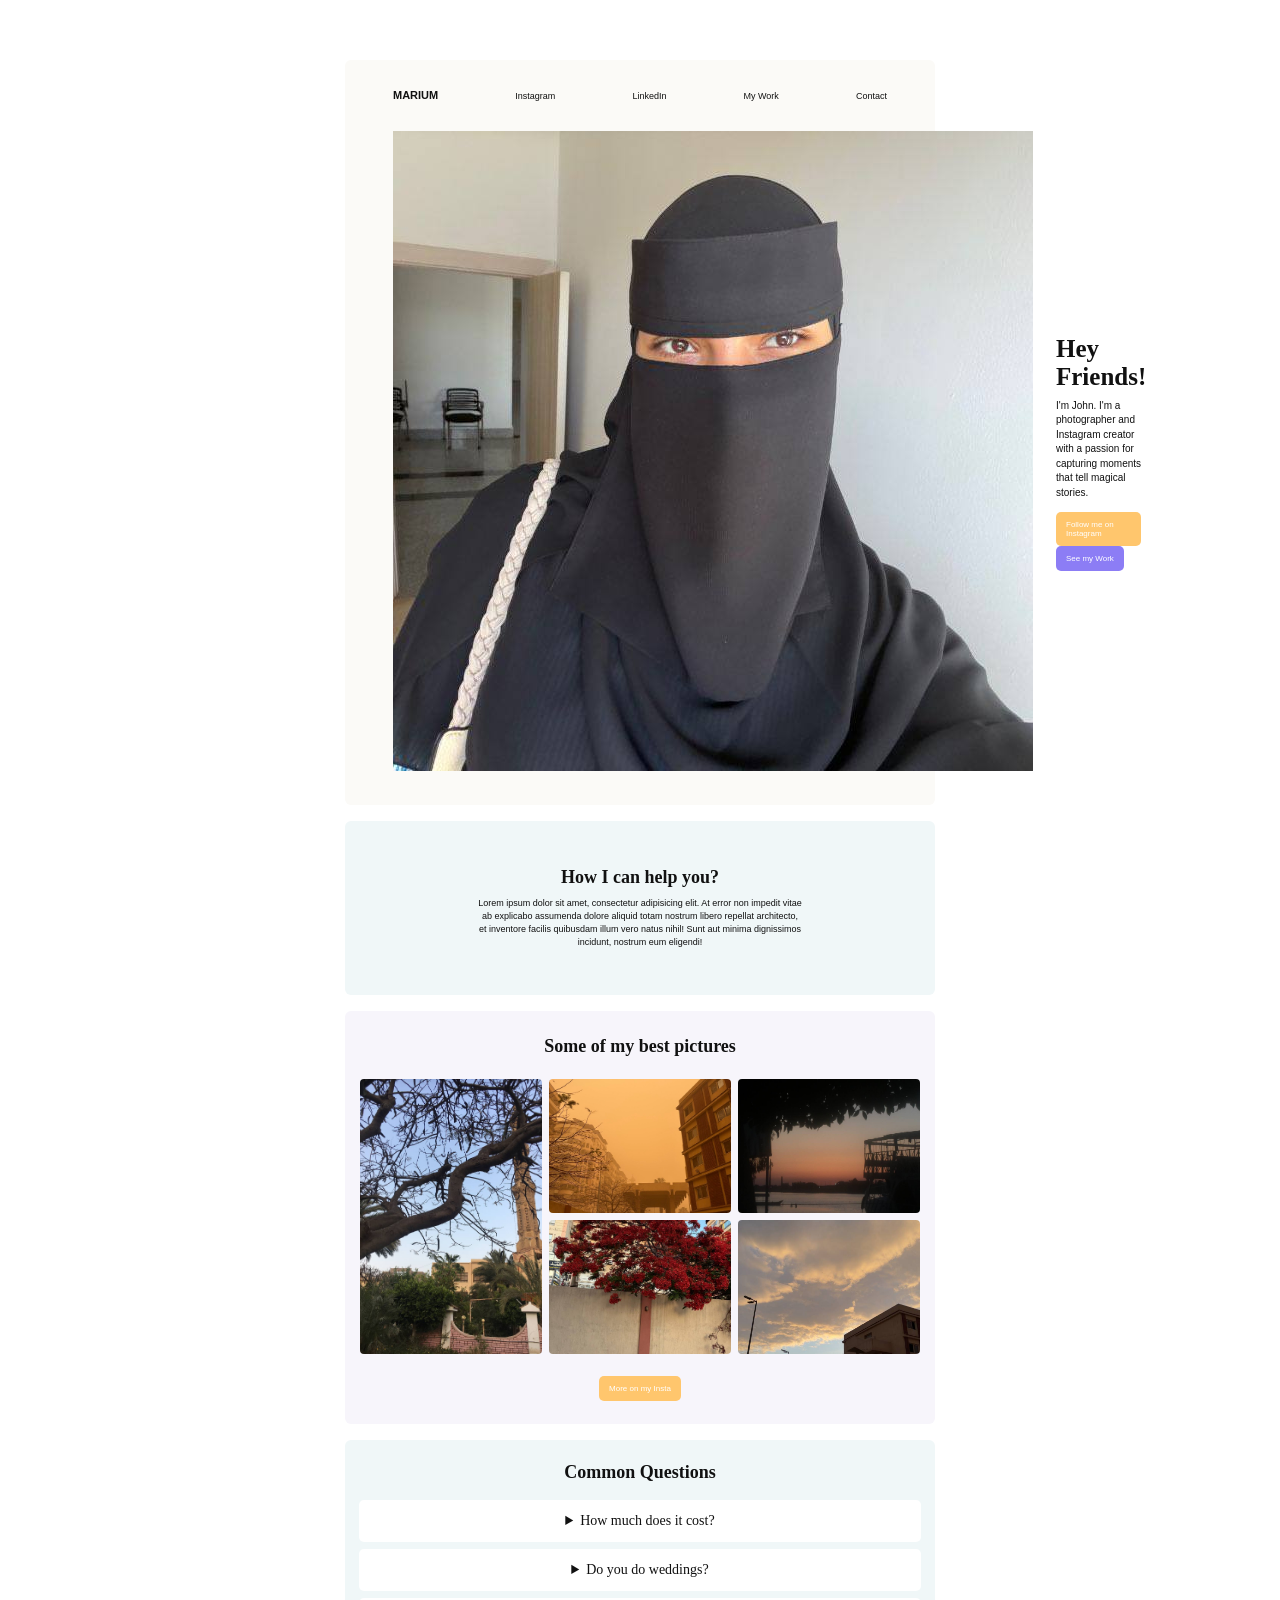
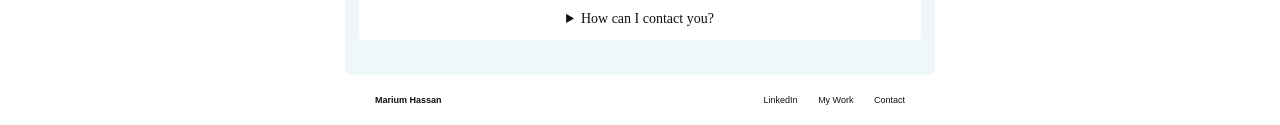
==== index.html @ ee6ab679 "Update footer name from John Smith to Marium Hassan" ====
<!DOCTYPE html>
<html lang="en">

<head>

    <meta charset="UTF-8">

    <meta name="viewport" content="width=device-width, initial-scale=1.0">

    <title>My Personal Website</title>

    <link rel="stylesheet" href="test.css">

</head>
<body>
    <header id="home">
        <nav>
            <ul>
                 <li>
                    <a href="#home">MARIUM</a>
                </li>

                <li>
                    <a href="#instagram">Instagram</a>
                </li>

                <li>
                    <a href="#linkedin">LinkedIn</a>
                </li>

                <li>
                    <a href="#my-work">My Work</a>
                </li>

                <li>
                    <a href="#contact">Contact</a>
                </li>
            </ul>
        </nav>
        <section class="hero">
            <div class="my img">
                <img src="img/mypic.jpg" alt="John Smith">
            </div>
            <div class="content">
                <h1>
                    Hey Friends!
                </h1>
                <p>
                    I'm John. I'm a photographer and Instagram creator
                    with a passion for capturing moments that tell
                    magical stories.
                </p>
                <a href="#instagram">
                    Follow me on Instagram
                </a>
                <a href="#my work"> See my Work  </a>
            </div>
        </section>
    </header>
    <main>
         <section class="help-section" id="instagram">
            <div class="content">
                <h2> How I can help you?</h2>
                 <p>
                    Lorem ipsum dolor sit amet, consectetur adipisicing elit.
                    At error non impedit vitae ab explicabo assumenda dolore
                    aliquid totam nostrum libero repellat architecto,
                    et inventore facilis quibusdam illum vero natus nihil!
                    Sunt aut minima dignissimos incidunt, nostrum eum eligendi!
                </p>
            </div>
        </section>
         <section class="work-section" id="my-work">
            <h2>Some of my best pictures </h2>
            <div class="photos">
                <img src="img/mosque.jpg" alt="Photo 1">
                <img src="img/storm.jpg" alt="Photo 2">
                <img src="img/nile.jpg" alt="Photo 3">
                <img src="img/red flours.jpg" alt="Photo 4">
                <img src="img/the sky.jpg" alt="Photo 5">
            </div>
            <a href="#instagram">
                More on my Insta
            </a>
        </section>
        <section class="questions" id="contact">
            <h2>
                Common Questions</h2>
            <details>
                <summary>
                    How much does it cost?
                </summary>
                <p>
                    Lorem ipsum dolor sit amet consectetur adipisicing elit.
                    Similique qui explicabo voluptatum tenetur.
                    Praesentium voluptatem repellendus asperiores eos non
                    nostrum neque aut cum, placeat, expedita possimus nam
                    tempore rem tempora sint.
                    Amet molestias optio hic corporis eveniet?
                    Sunt dolor rerum a vero consequatur.
                    Nesciunt, doloribus.
                    Sequi exercitationem aliquam obcaecati perferendis.
                </p>

            </details>
            <details>

                <summary>
                    Do you do weddings?
                </summary>


                <p>
                    Lorem ipsum dolor sit amet consectetur adipisicing elit.
                    Similique qui explicabo voluptatum tenetur.
                    Praesentium voluptatem repellendus asperiores eos non
                    nostrum neque aut cum, placeat, expedita possimus nam
                    tempore rem tempora sint.
                    Amet molestias optio hic corporis eveniet?
                    Sunt dolor rerum a vero consequatur.
                    Nesciunt, doloribus.
                    Sequi exercitationem aliquam obcaecati perferendis.
                </p>

            </details>
            <details>

                <summary>
                    How can I contact you?
                </summary>


                <p>
                    Lorem ipsum dolor sit amet consectetur adipisicing elit.
                    Similique qui explicabo voluptatum tenetur.
                    Praesentium voluptatem repellendus asperiores eos non
                    nostrum neque aut cum, placeat, expedita possimus nam
                    tempore rem tempora sint.
                    Amet molestias optio hic corporis eveniet?
                    Sunt dolor rerum a vero consequatur.
                    Nesciunt, doloribus.
                    Sequi exercitationem aliquam obcaecati perferendis.
                </p>

            </details>
        </section>
    </main>
    <footer id="linkedin">
        <p>
            Marium Hassan
        </p>
        <div>
            <a href="#linkedin">
                LinkedIn
            </a>
            <a href="#my-work">
                My Work
            </a>
            <a href="#contact">
                Contact
            </a>
        </div>
    </footer>
</body>
</html>
---- test.css ----
* {
    margin: 0;
    padding: 0;
    box-sizing: border-box;
}


body {
    background-color: white;
    color: #111;
    font-family: Arial, sans-serif;
}


html {
    scroll-behavior: smooth;
}

header {
    width: 590px;
    margin: 60px auto 0;

    padding: 25px 48px 30px;

    background-color: #fbfaf7;

    border-radius: 6px;
}

nav {
    margin-bottom: 28px;
}


nav ul {
    display: flex;

    justify-content: space-between;

    align-items: center;

    list-style: none;
}


nav a {
    color: #111;

    text-decoration: none;

    font-size: 9px;
}


nav li:first-child a {
    font-size: 11px;

    font-weight: bold;
}


nav a:hover {
    text-decoration: underline;
}

.hero {
    display: flex;

    align-items: center;

    gap: 23px;
}

.my-img {
    width: 148px;

    height: 197px;

    flex-shrink: 0;
}


.my-img img {
    width: 100%;

    height: 100%;

    object-fit: cover;

    border-radius: 8px;
}

.hero .content {
    flex: 1;
}


.hero h1 {
    font-family: Georgia, serif;

    font-size: 25px;

    margin-bottom: 8px;
}


.hero p {
    font-size: 10px;

    line-height: 1.45;

    margin-bottom: 12px;
}

.hero a,
.work-section > a {
    display: inline-block;

    padding: 8px 10px;

    margin-right: 5px;

    border-radius: 5px;

    text-decoration: none;

    color: white;

    font-size: 8px;
}


.hero a:first-of-type {
    background-color: #ffc66d;
}


.hero a:last-of-type {
    background-color: #8c7df5;
}


.hero a:hover,
.work-section > a:hover {
    opacity: 0.85;
}

.help-section {
    width: 590px;

    min-height: 174px;

    margin: 16px auto 0;

    padding: 25px 45px;

    background-color: #f0f7f8;

    border-radius: 6px;

    display: flex;

    align-items: center;

    justify-content: center;
}


.help-section .content {
    width: 65%;

    text-align: center;
}


.help-section h2 {
    font-family: Georgia, serif;

    font-size: 18px;

    margin-bottom: 9px;
}


.help-section p {
    font-size: 9px;

    line-height: 1.45;
}

.work-section {
    width: 590px;

    margin: 16px auto 0;

    padding: 25px 15px 23px;

    background-color: #f7f5fb;

    border-radius: 6px;

    text-align: center;
}


.work-section h2 {
    font-family: Georgia, serif;

    font-size: 18px;

    margin-bottom: 22px;
}

.photos {
    width: 560px;

    margin: 0 auto 22px;

    display: grid;

    grid-template-columns: repeat(3, 1fr);

    grid-template-rows: 134px 134px;

    gap: 7px;
}


.photos img {
    width: 100%;

    height: 100%;

    object-fit: cover;

    display: block;

    border-radius: 4px;
}
.photos img:first-child {
    grid-row: 1 / 3;
}

.work-section > a {
    background-color: #ffc66d;

    margin-right: 0;
}

.questions {
    width: 590px;

    margin: 16px auto 0;

    padding: 22px 14px 28px;

    background-color: #f0f7f8;

    border-radius: 6px;
}


.questions h2 {
    font-family: Georgia, serif;

    text-align: center;

    font-size: 18px;

    margin-bottom: 17px;
}

details {
    background-color: white;

    margin-bottom: 7px;

    padding: 13px 20px;

    border-radius: 5px;
}


summary {
    text-align: center;

    font-family: Georgia, serif;

    font-size: 14px;

    cursor: pointer;
}


details p {
    margin-top: 20px;

    text-align: center;

    font-size: 9px;

    line-height: 1.45;
}
footer {
    width: 590px;

    margin: 0 auto;

    padding: 20px 30px;

    display: flex;

    justify-content: space-between;

    align-items: center;

    font-size: 9px;
}


footer p {
    font-weight: bold;
}


footer a {
    color: #111;

    text-decoration: none;

    margin-left: 18px;
}


footer a:hover {
    text-decoration: underline;
}

@media (max-width: 700px) {

    header,
    .help-section,
    .work-section,
    .questions,
    footer {
        width: 92%;
    }


    header {
        margin-top: 20px;

        padding: 22px;
    }
    nav ul {
        flex-direction: column;

        gap: 15px;
    }

    .hero {
        flex-direction: column;

        text-align: center;
    }


    .hero .content {
        width: 100%;
    }

    .help-section {
        padding: 30px 25px;
    }


    .help-section .content {
        width: 100%;
    }

    .photos {
        width: 100%;

        grid-template-columns: 1fr 1fr;

        grid-template-rows: 180px 100px 100px;
    }


    .photos img:first-child {
        grid-column: 1 / 3;

        grid-row: 1 / 2;
    }

    footer {
        flex-direction: column;

        gap: 15px;
    }

}
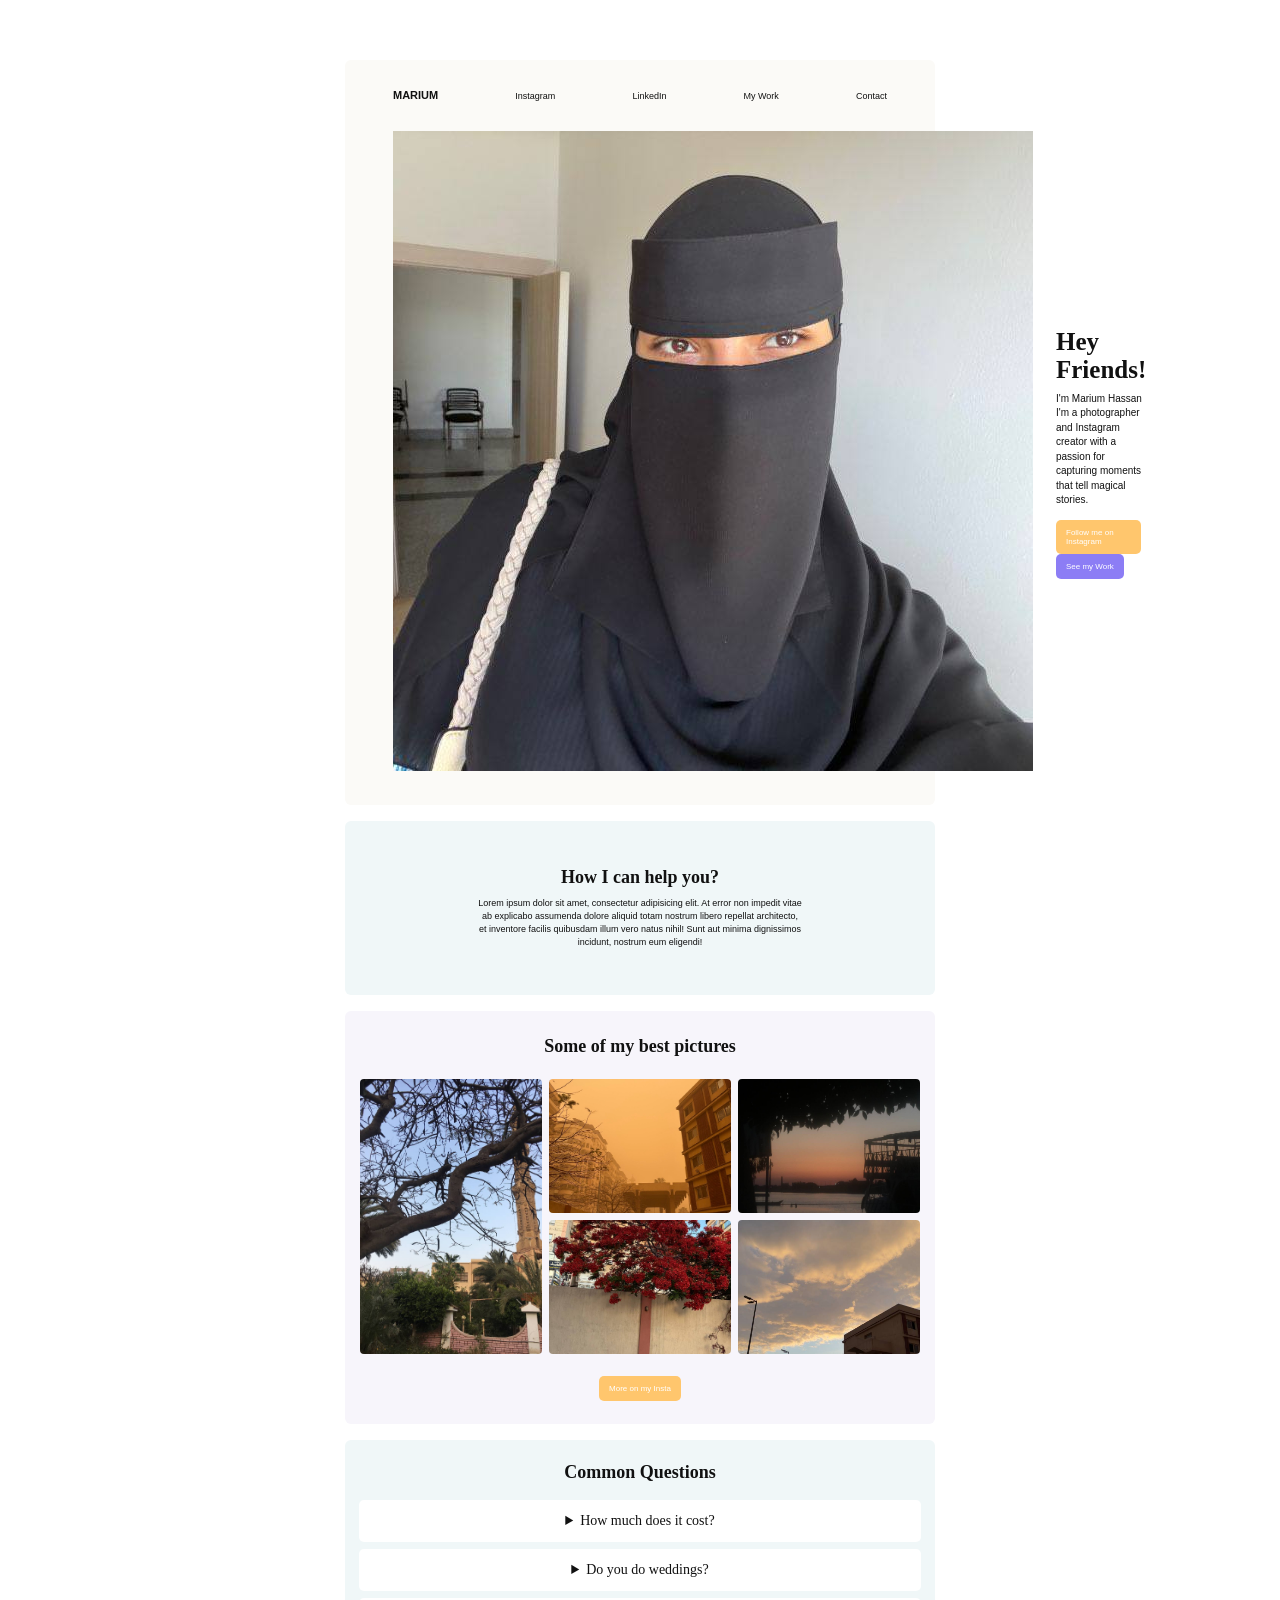
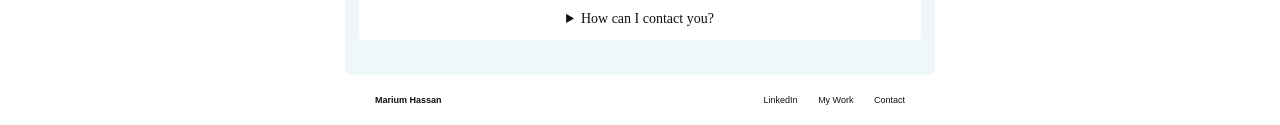
==== commit a9c5ac46: "Update name in introduction paragraph" ====
--- a/index.html
+++ b/index.html
@@ -46,7 +46,7 @@
                     Hey Friends!
                 </h1>
                 <p>
-                    I'm John. I'm a photographer and Instagram creator
+                    I'm Marium Hassan I'm a photographer and Instagram creator
                     with a passion for capturing moments that tell
                     magical stories.
                 </p>
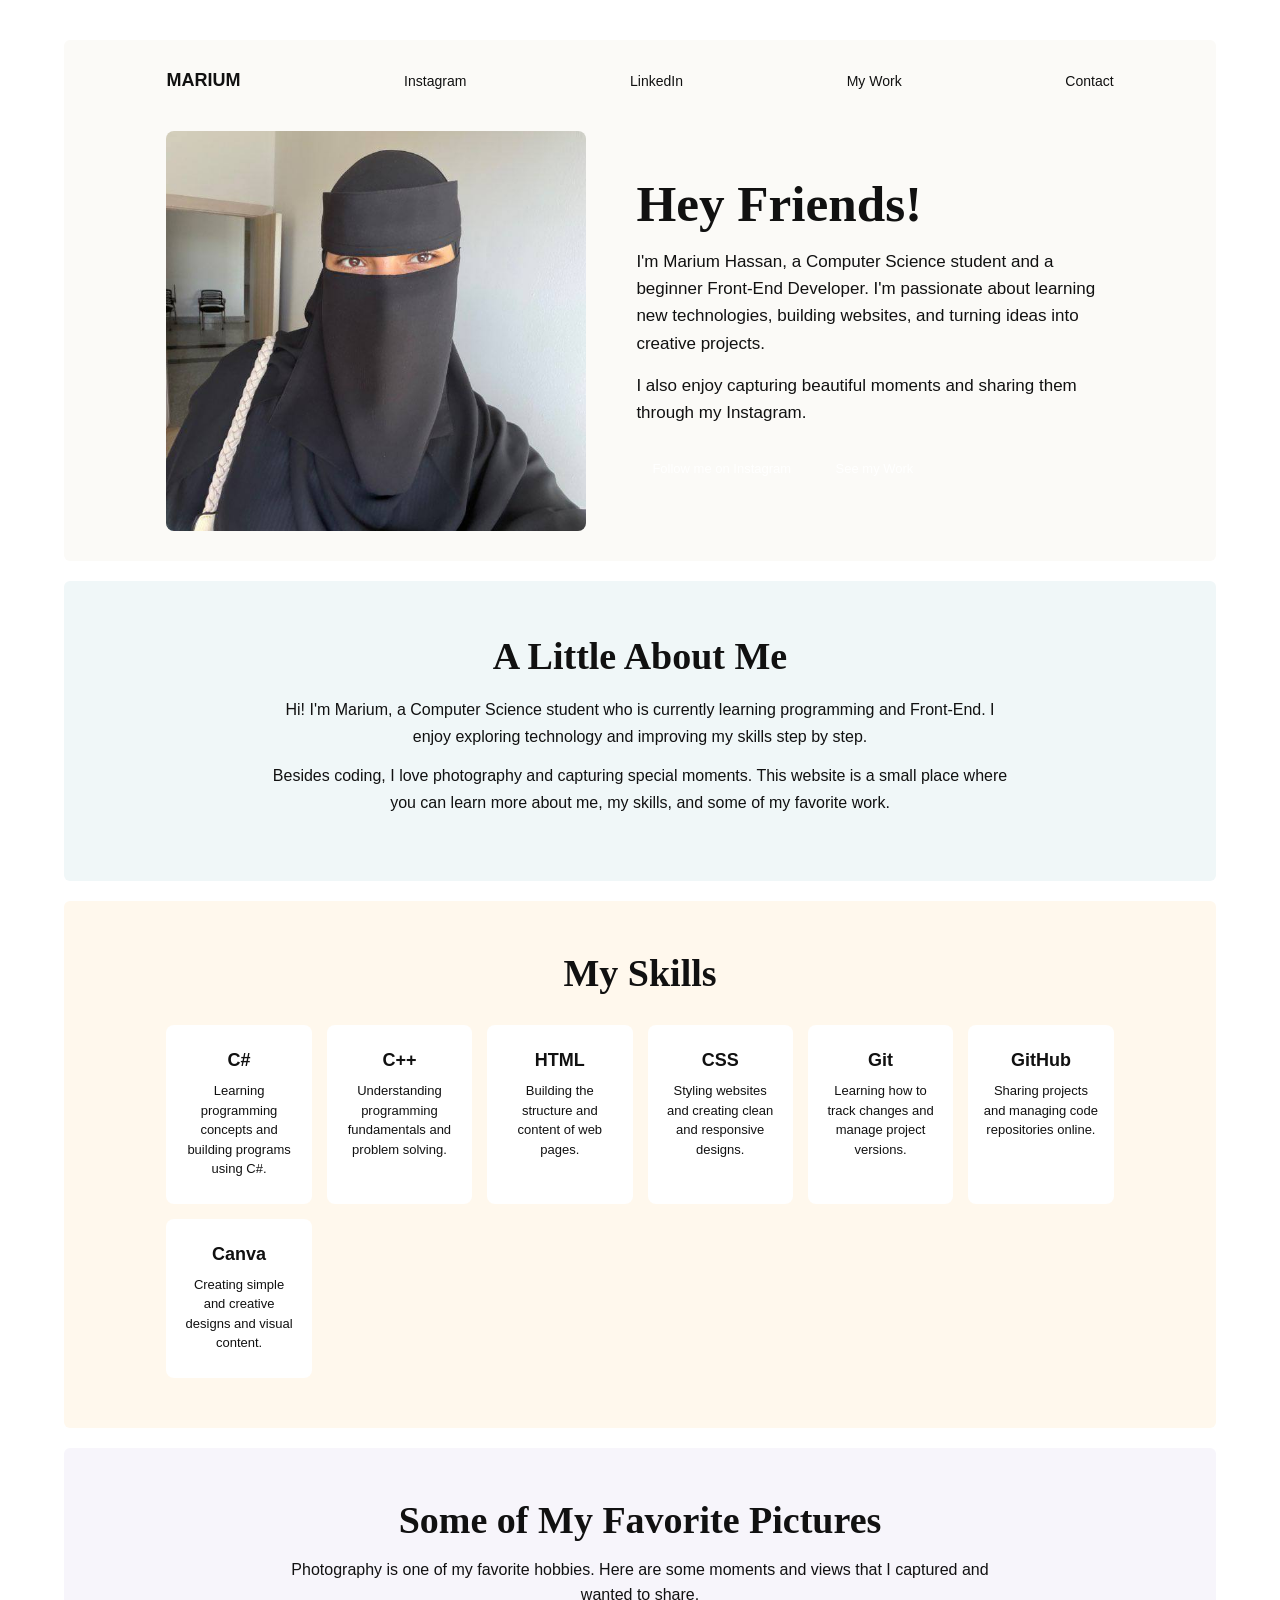
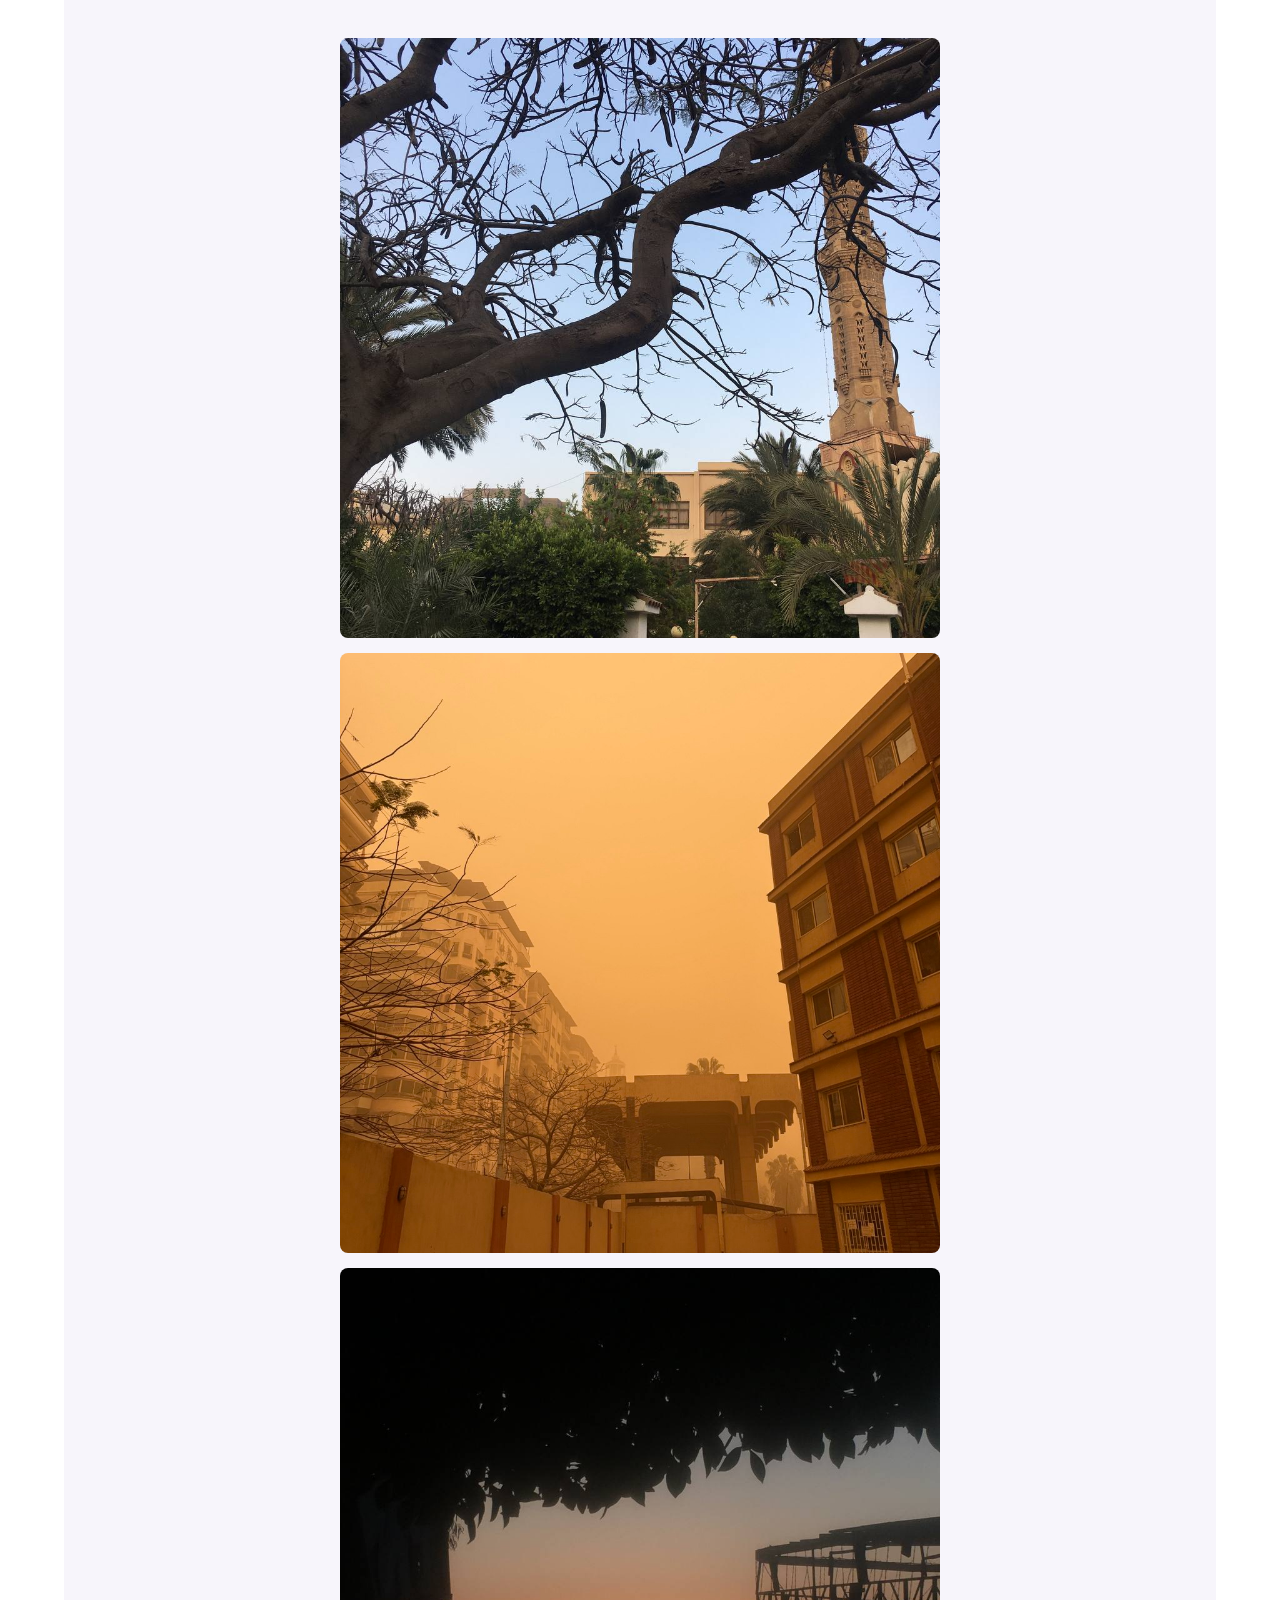
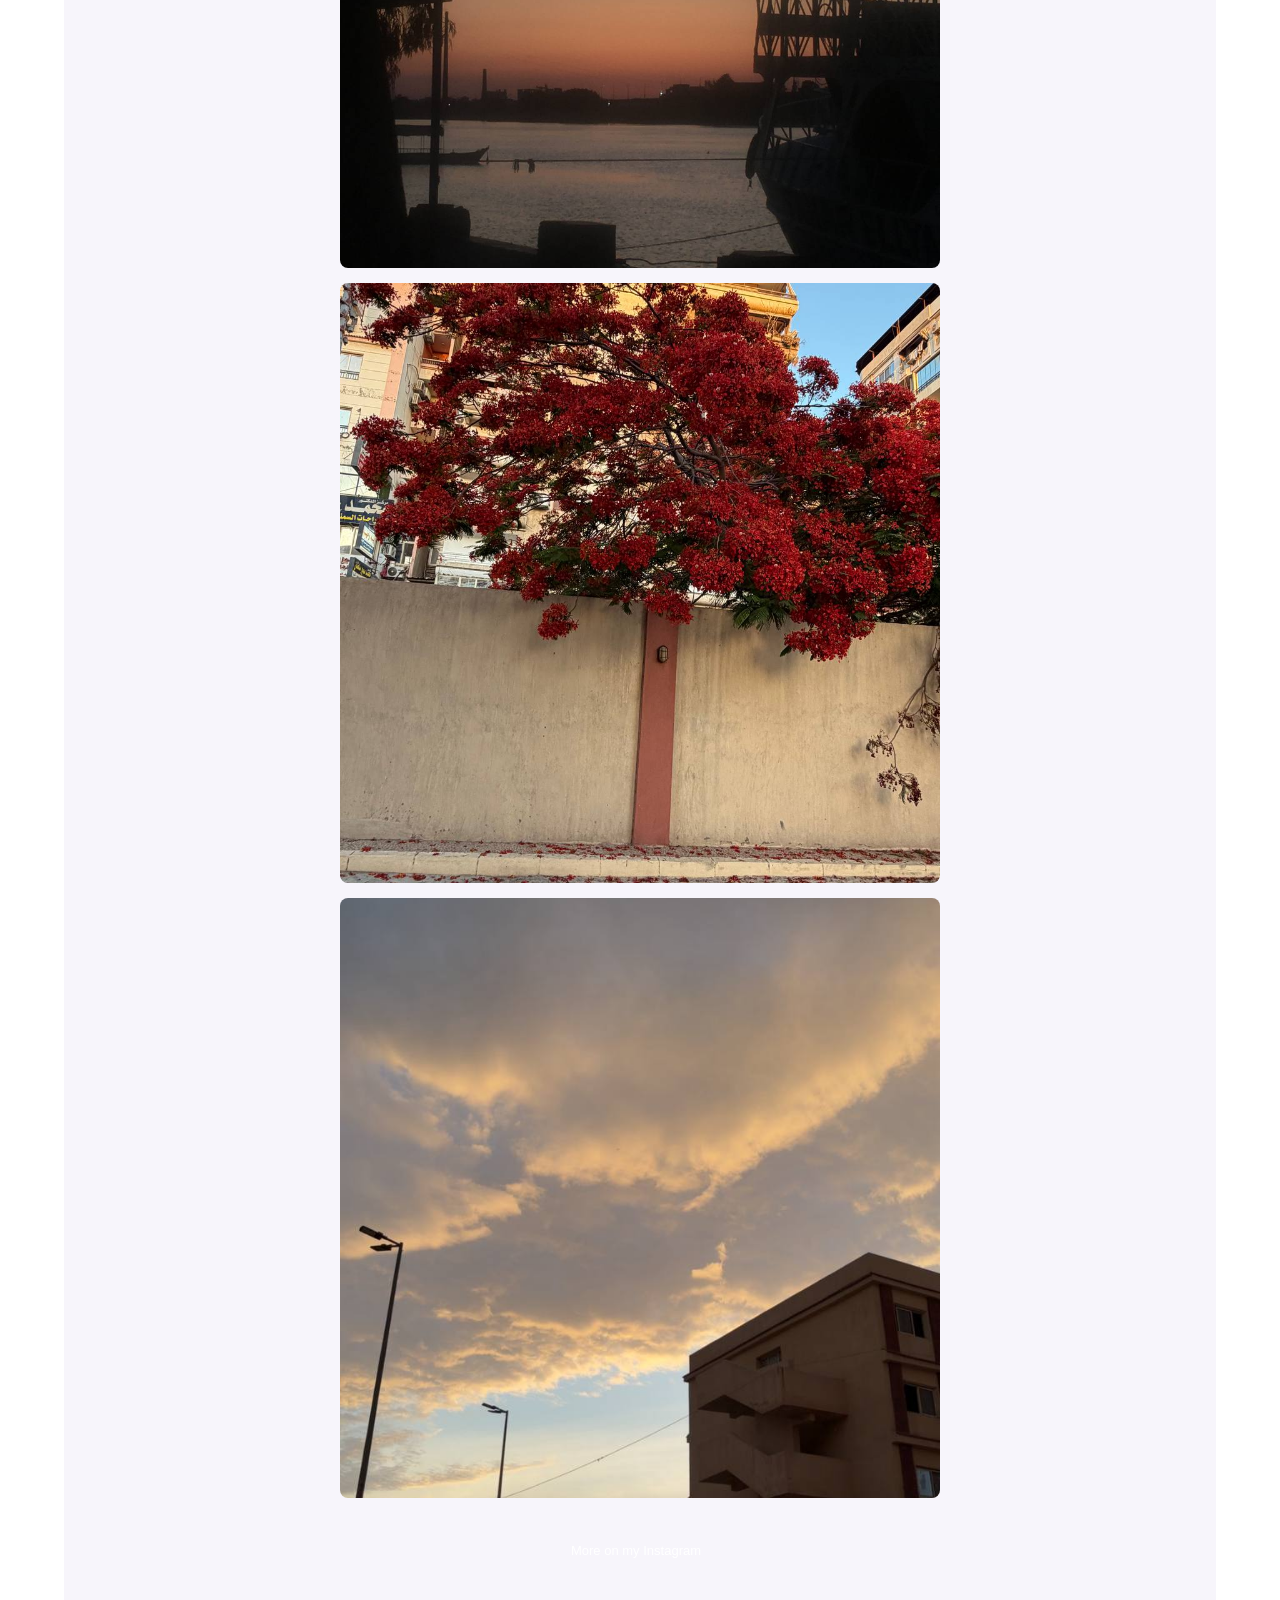
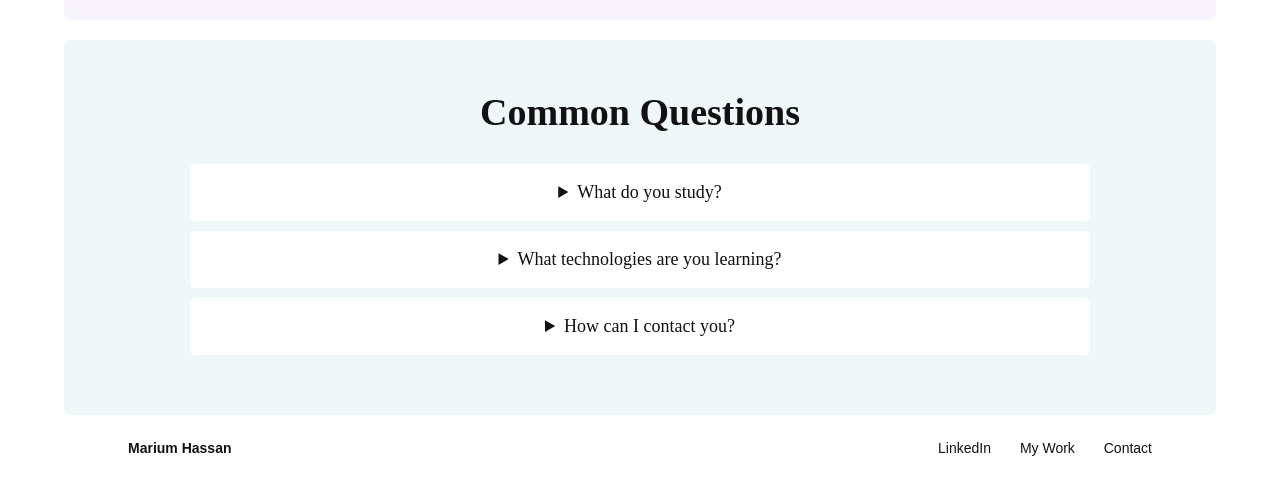
==== commit f8ca426b: "Update project" ====
--- a/index.html
+++ b/index.html
@@ -1,165 +1,175 @@
 <!DOCTYPE html>
 <html lang="en">
-
 <head>
-
-    <meta charset="UTF-8">
-
-    <meta name="viewport" content="width=device-width, initial-scale=1.0">
-
-    <title>My Personal Website</title>
-
-    <link rel="stylesheet" href="test.css">
-
+<meta charset="UTF-8">
+<meta name="viewport" content="width=device-width, initial-scale=1.0">
+<title>Marium Hassan | Personal Website</title>
+<link rel="stylesheet" href="test.css">
 </head>
 <body>
-    <header id="home">
-        <nav>
-            <ul>
-                 <li>
-                    <a href="#home">MARIUM</a>
-                </li>
-
-                <li>
-                    <a href="#instagram">Instagram</a>
-                </li>
-
-                <li>
-                    <a href="#linkedin">LinkedIn</a>
-                </li>
-
-                <li>
-                    <a href="#my-work">My Work</a>
-                </li>
-
-                <li>
-                    <a href="#contact">Contact</a>
-                </li>
-            </ul>
-        </nav>
-        <section class="hero">
-            <div class="my img">
-                <img src="img/mypic.jpg" alt="John Smith">
-            </div>
-            <div class="content">
-                <h1>
-                    Hey Friends!
-                </h1>
+<header id="home">
+    <nav>
+        <ul>
+            <li>
+                <a href="#home">MARIUM</a>
+            </li>
+            <li>
+                <a href="#instagram">Instagram</a>
+            </li>
+            <li>
+                <a href="#linkedin">LinkedIn</a>
+            </li>
+            <li>
+                <a href="#my-work">My Work</a>
+            </li>
+            <li>
+                <a href="#contact">Contact</a>
+            </li>
+        </ul>
+    </nav>
+    <section class="hero">
+        <div class="my-img">
+            <img src="img/mypic.jpg" alt="Marium Hassan">
+        </div>
+        <div class="content">
+            <h1>Hey Friends!</h1>
+            <p>
+                I'm Marium Hassan, a Computer Science student and a beginner
+                Front-End Developer. I'm passionate about learning new technologies,
+                building websites, and turning ideas into creative projects.
+            </p>
+            <p>
+                I also enjoy capturing beautiful moments and sharing them through
+                my Instagram.
+            </p>
+            <a href="#instagram"> Follow me on Instagram</a>
+            <a href="#my-work"> See my Work </a>
+        </div>
+    </section>
+</header>
+<main>
+             <section class="help-section" id="instagram">
+              <div class="content">
+            <h2>A Little About Me</h2>
+            <p>
+                Hi! I'm Marium, a Computer Science student who is currently
+                learning programming and Front-End. I enjoy exploring
+                technology and improving my skills step by step.
+            </p>
+            <p>
+                Besides coding, I love photography and capturing special moments.
+                This website is a small place where you can learn more about me,
+                my skills, and some of my favorite work.
+            </p>
+        </div>
+    </section>
+     <section class="skills-section">
+        <h2> My Skills </h2>
+        <div class="skills">
+            <div class="skill">
+                <h3>C#</h3>
                 <p>
-                    I'm Marium Hassan I'm a photographer and Instagram creator
-                    with a passion for capturing moments that tell
-                    magical stories.
-                </p>
-                <a href="#instagram">
-                    Follow me on Instagram
-                </a>
-                <a href="#my work"> See my Work  </a>
-            </div>
-        </section>
-    </header>
-    <main>
-         <section class="help-section" id="instagram">
-            <div class="content">
-                <h2> How I can help you?</h2>
-                 <p>
-                    Lorem ipsum dolor sit amet, consectetur adipisicing elit.
-                    At error non impedit vitae ab explicabo assumenda dolore
-                    aliquid totam nostrum libero repellat architecto,
-                    et inventore facilis quibusdam illum vero natus nihil!
-                    Sunt aut minima dignissimos incidunt, nostrum eum eligendi!
+                    Learning programming concepts and building programs using C#.
                 </p>
             </div>
-        </section>
-         <section class="work-section" id="my-work">
-            <h2>Some of my best pictures </h2>
-            <div class="photos">
-                <img src="img/mosque.jpg" alt="Photo 1">
-                <img src="img/storm.jpg" alt="Photo 2">
-                <img src="img/nile.jpg" alt="Photo 3">
-                <img src="img/red flours.jpg" alt="Photo 4">
-                <img src="img/the sky.jpg" alt="Photo 5">
+                <div class="skill">
+                <h3>C++</h3>
+                <p>
+                    Understanding programming fundamentals and problem solving.
+                </p>
             </div>
-            <a href="#instagram">
-                More on my Insta
-            </a>
-        </section>
-        <section class="questions" id="contact">
-            <h2>
-                Common Questions</h2>
-            <details>
-                <summary>
-                    How much does it cost?
-                </summary>
+            <div class="skill">
+                <h3>HTML</h3>
                 <p>
-                    Lorem ipsum dolor sit amet consectetur adipisicing elit.
-                    Similique qui explicabo voluptatum tenetur.
-                    Praesentium voluptatem repellendus asperiores eos non
-                    nostrum neque aut cum, placeat, expedita possimus nam
-                    tempore rem tempora sint.
-                    Amet molestias optio hic corporis eveniet?
-                    Sunt dolor rerum a vero consequatur.
-                    Nesciunt, doloribus.
-                    Sequi exercitationem aliquam obcaecati perferendis.
+                    Building the structure and content of web pages.
                 </p>
+            </div>
+            <div class="skill">
+                <h3>CSS</h3>
+                <p>
+                    Styling websites and creating clean and responsive designs.
+                </p>
+            </div>
+            <div class="skill">
+                <h3>Git</h3>
+                <p>
+                    Learning how to track changes and manage project versions.
+                </p>
+            </div>
+            <div class="skill">
+                <h3>GitHub</h3>
+                <p>
+                    Sharing projects and managing code repositories online.
+                </p>
+            </div>
+            <div class="skill">
+                <h3>Canva</h3>
+                <p>Creating simple and creative designs and visual content.</p>
+            </div>
+        </div>
+    </section>
+    <section class="work-section" id="my-work">
+        <h2>Some of My Favorite Pictures</h2>
+        <p>
+            Photography is one of my favorite hobbies. Here are some moments
+            and views that I captured and wanted to share.
+        </p>
+        <div class="photos">
+            <img src="img/mosque.jpg" alt="Mosque">
 
-            </details>
-            <details>
+            <img src="img/storm.jpg" alt="Storm">
 
-                <summary>
-                    Do you do weddings?
-                </summary>
+            <img src="img/nile.jpg" alt="The Nile">
 
+            <img src="img/red flours.jpg" alt="Red flowers">
 
-                <p>
-                    Lorem ipsum dolor sit amet consectetur adipisicing elit.
-                    Similique qui explicabo voluptatum tenetur.
-                    Praesentium voluptatem repellendus asperiores eos non
-                    nostrum neque aut cum, placeat, expedita possimus nam
-                    tempore rem tempora sint.
-                    Amet molestias optio hic corporis eveniet?
-                    Sunt dolor rerum a vero consequatur.
-                    Nesciunt, doloribus.
-                    Sequi exercitationem aliquam obcaecati perferendis.
-                </p>
+            <img src="img/the sky.jpg" alt="The sky">
 
-            </details>
-            <details>
+        </div>
+        <a href="#instagram">More on my Instagram</a>
+    </section>
+    <section class="questions" id="contact">
 
-                <summary>
-                    How can I contact you?
-                </summary>
+        <h2>Common Questions</h2>
+        <details>
 
+            <summary>
+                What do you study?
+            </summary>
 
-                <p>
-                    Lorem ipsum dolor sit amet consectetur adipisicing elit.
-                    Similique qui explicabo voluptatum tenetur.
-                    Praesentium voluptatem repellendus asperiores eos non
-                    nostrum neque aut cum, placeat, expedita possimus nam
-                    tempore rem tempora sint.
-                    Amet molestias optio hic corporis eveniet?
-                    Sunt dolor rerum a vero consequatur.
-                    Nesciunt, doloribus.
-                    Sequi exercitationem aliquam obcaecati perferendis.
-                </p>
+            <p>
+                I'm a Computer Science student, and I'm interested in programming
+                and web development.
+            </p>
 
-            </details>
-        </section>
-    </main>
-    <footer id="linkedin">
-        <p>
-            Marium Hassan
-        </p>
-        <div>
-            <a href="#linkedin">
-                LinkedIn
-            </a>
-            <a href="#my-work">
-                My Work
-            </a>
-            <a href="#contact">
-                Contact
-            </a>
-        </div>
-    </footer>
+        </details>
+        <details>
+            <summary>
+                What technologies are you learning?
+            </summary>
+            <p>
+                I'm currently learning C#, C++, HTML, CSS, Git, and GitHub.
+                I'm also familiar with Canva for creating designs and visual content.
+            </p>
+        </details>
+        <details>
+            <summary>
+                How can I contact you?
+            </summary>
+            <p>
+                You can connect with me through my LinkedIn or Instagram.
+                I'd be happy to connect and share ideas!
+            </p>
+        </details>
+    </section>
+</main>
+<footer id="linkedin">
+    <p>Marium Hassan</p>
+    <div>
+        <a href="#linkedin"> LinkedIn </a>
+        <a href="#my-work"> My Work</a>
+        <a href="#contact">Contact</a>
+    </div>
+</footer>
 </body>
 </html>
--- a/test.css
+++ b/test.css
@@ -1,402 +1,313 @@
-* {
-    margin: 0;
-    padding: 0;
-    box-sizing: border-box;
-}
-
-
-body {
-    background-color: white;
-    color: #111;
-    font-family: Arial, sans-serif;
-}
-
-
-html {
-    scroll-behavior: smooth;
-}
-
-header {
-    width: 590px;
-    margin: 60px auto 0;
-
-    padding: 25px 48px 30px;
-
-    background-color: #fbfaf7;
-
-    border-radius: 6px;
-}
-
-nav {
-    margin-bottom: 28px;
-}
-
-
-nav ul {
-    display: flex;
-
-    justify-content: space-between;
-
-    align-items: center;
-
-    list-style: none;
-}
-
-
-nav a {
-    color: #111;
-
-    text-decoration: none;
-
-    font-size: 9px;
-}
-
-
-nav li:first-child a {
-    font-size: 11px;
-
-    font-weight: bold;
-}
-
-
-nav a:hover {
-    text-decoration: underline;
-}
-
-.hero {
-    display: flex;
-
-    align-items: center;
-
-    gap: 23px;
-}
-
-.my-img {
-    width: 148px;
-
-    height: 197px;
-
-    flex-shrink: 0;
-}
-
-
-.my-img img {
-    width: 100%;
-
-    height: 100%;
-
-    object-fit: cover;
-
-    border-radius: 8px;
-}
-
-.hero .content {
-    flex: 1;
-}
-
-
-.hero h1 {
-    font-family: Georgia, serif;
-
-    font-size: 25px;
-
-    margin-bottom: 8px;
-}
-
-
-.hero p {
-    font-size: 10px;
-
-    line-height: 1.45;
-
-    margin-bottom: 12px;
-}
-
-.hero a,
-.work-section > a {
-    display: inline-block;
-
-    padding: 8px 10px;
-
-    margin-right: 5px;
-
-    border-radius: 5px;
-
-    text-decoration: none;
-
-    color: white;
-
-    font-size: 8px;
-}
-
-
-.hero a:first-of-type {
-    background-color: #ffc66d;
-}
-
-
-.hero a:last-of-type {
-    background-color: #8c7df5;
-}
-
-
-.hero a:hover,
-.work-section > a:hover {
-    opacity: 0.85;
-}
-
-.help-section {
-    width: 590px;
-
-    min-height: 174px;
-
-    margin: 16px auto 0;
-
-    padding: 25px 45px;
-
-    background-color: #f0f7f8;
-
-    border-radius: 6px;
-
-    display: flex;
-
-    align-items: center;
-
-    justify-content: center;
-}
-
-
-.help-section .content {
-    width: 65%;
-
-    text-align: center;
-}
-
-
-.help-section h2 {
-    font-family: Georgia, serif;
-
-    font-size: 18px;
-
-    margin-bottom: 9px;
-}
-
-
-.help-section p {
-    font-size: 9px;
-
-    line-height: 1.45;
-}
-
-.work-section {
-    width: 590px;
-
-    margin: 16px auto 0;
-
-    padding: 25px 15px 23px;
-
-    background-color: #f7f5fb;
-
-    border-radius: 6px;
-
-    text-align: center;
-}
-
-
-.work-section h2 {
-    font-family: Georgia, serif;
-
-    font-size: 18px;
-
-    margin-bottom: 22px;
-}
-
-.photos {
-    width: 560px;
-
-    margin: 0 auto 22px;
-
-    display: grid;
-
-    grid-template-columns: repeat(3, 1fr);
-
-    grid-template-rows: 134px 134px;
-
-    gap: 7px;
-}
-
-
-.photos img {
-    width: 100%;
-
-    height: 100%;
-
-    object-fit: cover;
-
-    display: block;
-
-    border-radius: 4px;
-}
-.photos img:first-child {
-    grid-row: 1 / 3;
-}
-
-.work-section > a {
-    background-color: #ffc66d;
-
-    margin-right: 0;
-}
-
-.questions {
-    width: 590px;
-
-    margin: 16px auto 0;
-
-    padding: 22px 14px 28px;
-
-    background-color: #f0f7f8;
-
-    border-radius: 6px;
-}
-
-
-.questions h2 {
-    font-family: Georgia, serif;
-
-    text-align: center;
-
-    font-size: 18px;
-
-    margin-bottom: 17px;
-}
-
-details {
-    background-color: white;
-
-    margin-bottom: 7px;
-
-    padding: 13px 20px;
-
-    border-radius: 5px;
-}
-
-
-summary {
-    text-align: center;
-
-    font-family: Georgia, serif;
-
-    font-size: 14px;
-
-    cursor: pointer;
-}
-
-
-details p {
-    margin-top: 20px;
-
-    text-align: center;
-
-    font-size: 9px;
-
-    line-height: 1.45;
-}
-footer {
-    width: 590px;
-
-    margin: 0 auto;
-
-    padding: 20px 30px;
-
-    display: flex;
-
-    justify-content: space-between;
-
-    align-items: center;
-
-    font-size: 9px;
-}
-
-
-footer p {
-    font-weight: bold;
-}
-
-
-footer a {
-    color: #111;
-
-    text-decoration: none;
-
-    margin-left: 18px;
-}
-
-
-footer a:hover {
-    text-decoration: underline;
-}
-
-@media (max-width: 700px) {
-
-    header,
-    .help-section,
-    .work-section,
-    .questions,
-    footer {
-        width: 92%;
-    }
-
-
-    header {
-        margin-top: 20px;
-
-        padding: 22px;
-    }
-    nav ul {
-        flex-direction: column;
-
-        gap: 15px;
-    }
-
-    .hero {
-        flex-direction: column;
-
-        text-align: center;
-    }
-
-
-    .hero .content {
-        width: 100%;
-    }
-
-    .help-section {
-        padding: 30px 25px;
-    }
-
-
-    .help-section .content {
-        width: 100%;
-    }
-
-    .photos {
-        width: 100%;
-
-        grid-template-columns: 1fr 1fr;
-
-        grid-template-rows: 180px 100px 100px;
-    }
-
-
-    .photos img:first-child {
-        grid-column: 1 / 3;
-
-        grid-row: 1 / 2;
-    }
-
-    footer {
-        flex-direction: column;
-
-        gap: 15px;
-    }
-
-}+*{
+margin:0;
+padding:0;
+box-sizing:border-box;
+}
+html{
+scroll-behavior:smooth;
+}
+body{
+background-color:white;
+color:#111;
+font-family:Arial,sans-serif;
+}
+header{
+width:90%;
+max-width:1200px;
+min-height:500px;
+margin:40px auto 0;
+padding:30px 8%;
+background-color:#fbfaf7;
+border-radius:6px;
+}
+nav{
+margin-bottom:40px;
+}
+nav ul{
+display:flex;
+flex-direction:row;
+justify-content:space-between;
+align-items:center;
+list-style:none;
+width:100%;
+gap:15px;
+}
+nav a{
+color:#111;
+text-decoration:none;
+font-size:14px;
+white-space:nowrap;
+}
+nav li:first-child a{
+font-size:18px;
+font-weight:bold;
+}
+nav a:hover{
+text-decoration:underline;
+}
+.hero{
+min-height:400px;
+display:flex;
+justify-content:center;
+align-items:center;
+gap:50px;
+}
+.my-img{
+width:420px;
+height:400px;
+flex-shrink:0;
+}
+.my-img img{
+width:100%;
+height:100%;
+object-fit:cover;
+border-radius:8px;
+}
+.hero .content{
+flex:1;
+max-width:500px;
+}
+.hero h1{
+font-family:Georgia,serif;
+font-size:clamp(30px,4vw,52px);
+margin-bottom:15px;
+}
+.hero p{
+font-size:clamp(13px,1.5vw,17px);
+line-height:1.6;
+margin-bottom:15px;
+}
+.hero a,.work-section>a{
+display:inline-block;
+padding:12px 16px;
+margin-right:8px;
+margin-top:8px;
+border-radius:5px;
+text-decoration:none;
+color:white;
+font-size:13px;
+}
+.hero a:first-of-type
+.hero a:last-of-type
+.hero a:hover,.work-section>a:hover{
+opacity:.85;
+}
+.help-section{
+width:90%;
+max-width:1200px;
+min-height:300px;
+margin:20px auto 0;
+padding:50px 10%;
+background-color:#f0f7f8;
+border-radius:6px;
+display:flex;
+align-items:center;
+justify-content:center;
+}
+.help-section .content{
+width:100%;
+max-width:750px;
+text-align:center;
+}
+.help-section h2{
+font-family:Georgia,serif;
+font-size:clamp(25px,3vw,38px);
+margin-bottom:18px;
+}
+.help-section p{
+font-size:clamp(13px,1.4vw,16px);
+line-height:1.7;
+margin-bottom:12px;
+}
+.skills-section{
+width:90%;
+max-width:1200px;
+min-height:350px;
+margin:20px auto 0;
+padding:50px 8%;
+background-color:#fff8ed;
+border-radius:6px;
+text-align:center;
+}
+.skills-section h2{
+font-family:Georgia,serif;
+font-size:clamp(25px,3vw,38px);
+margin-bottom:30px;
+}
+.skills{
+display:grid;
+grid-template-columns:repeat(auto-fit,minmax(140px,1fr));
+gap:15px;
+}
+.skill{
+padding:25px 15px;
+background-color:white;
+border-radius:8px;
+}
+.skill h3{
+font-size:18px;
+margin-bottom:10px;
+}
+.skill p{
+font-size:13px;
+line-height:1.5;
+}
+.work-section{
+width:90%;
+max-width:1200px;
+margin:20px auto 0;
+padding:50px 3%;
+background-color:#f7f5fb;
+border-radius:6px;
+text-align:center;
+}
+.work-section h2{
+font-family:Georgia,serif;
+font-size:clamp(25px,3vw,38px);
+margin-bottom:15px;
+}
+.work-section>p{
+max-width:700px;
+margin:0 auto 30px;
+font-size:clamp(13px,1.4vw,16px);
+line-height:1.6;
+}
+.photos{
+width:100%;
+max-width:600px;
+margin:0 auto 25px;
+display:flex;
+flex-direction:column;
+gap:15px;
+}
+.photos img{
+width:100%;
+aspect-ratio:1/1;
+object-fit:cover;
+display:block;
+border-radius:8px;
+}
+.questions{
+width:90%;
+max-width:1200px;
+margin:20px auto 0;
+padding:50px 8%;
+background-color:#f0f7f8;
+border-radius:6px;
+}
+.questions h2{
+font-family:Georgia,serif;
+text-align:center;
+font-size:clamp(25px,3vw,38px);
+margin-bottom:30px;
+}
+details{
+max-width:900px;
+margin:0 auto 10px;
+padding:18px 25px;
+background-color:white;
+border-radius:5px;
+}
+summary{
+text-align:center;
+font-family:Georgia,serif;
+font-size:18px;
+cursor:pointer;
+}
+details p{
+margin-top:18px;
+text-align:center;
+font-size:14px;
+line-height:1.6;
+}
+footer{
+width:90%;
+max-width:1200px;
+margin:0 auto;
+padding:25px 5%;
+display:flex;
+justify-content:space-between;
+align-items:center;
+font-size:14px;
+}
+footer p{
+font-weight:bold;
+}
+footer a{
+color:#111;
+text-decoration:none;
+margin-left:25px;
+}
+footer a:hover{
+text-decoration:underline;
+}
+@media(max-width:900px){
+header,.help-section,.skills-section,.work-section,.questions,footer{
+width:92%;
+}
+.hero{
+gap:30px;
+}
+.my-img{
+width:350px;
+height:350px;
+}
+nav ul{
+gap:10px;
+}
+nav a{
+font-size:12px;
+}
+}
+@media(max-width:600px){
+header{
+width:94%;
+margin-top:20px;
+padding:25px 15px;
+}
+.help-section,.skills-section,.work-section,.questions,footer{
+width:94%;
+}
+nav ul{
+flex-direction:row;
+justify-content:center;
+flex-wrap:wrap;
+gap:10px;
+}
+nav a{
+font-size:11px;
+}
+nav li:first-child a{
+font-size:14px;
+}
+.hero{
+flex-direction:column;
+text-align:center;
+gap:25px;
+}
+.my-img{
+width:100%;
+max-width:400px;
+height:300px;
+}
+.hero .content{
+width:100%;
+}
+.photos{
+max-width:100%;
+}
+footer{
+flex-direction:column;
+gap:15px;
+text-align:center;
+}
+footer div{
+display:flex;
+justify-content:center;
+flex-wrap:wrap;
+gap:15px;
+}
+footer a{
+margin-left:0;
+}
+}
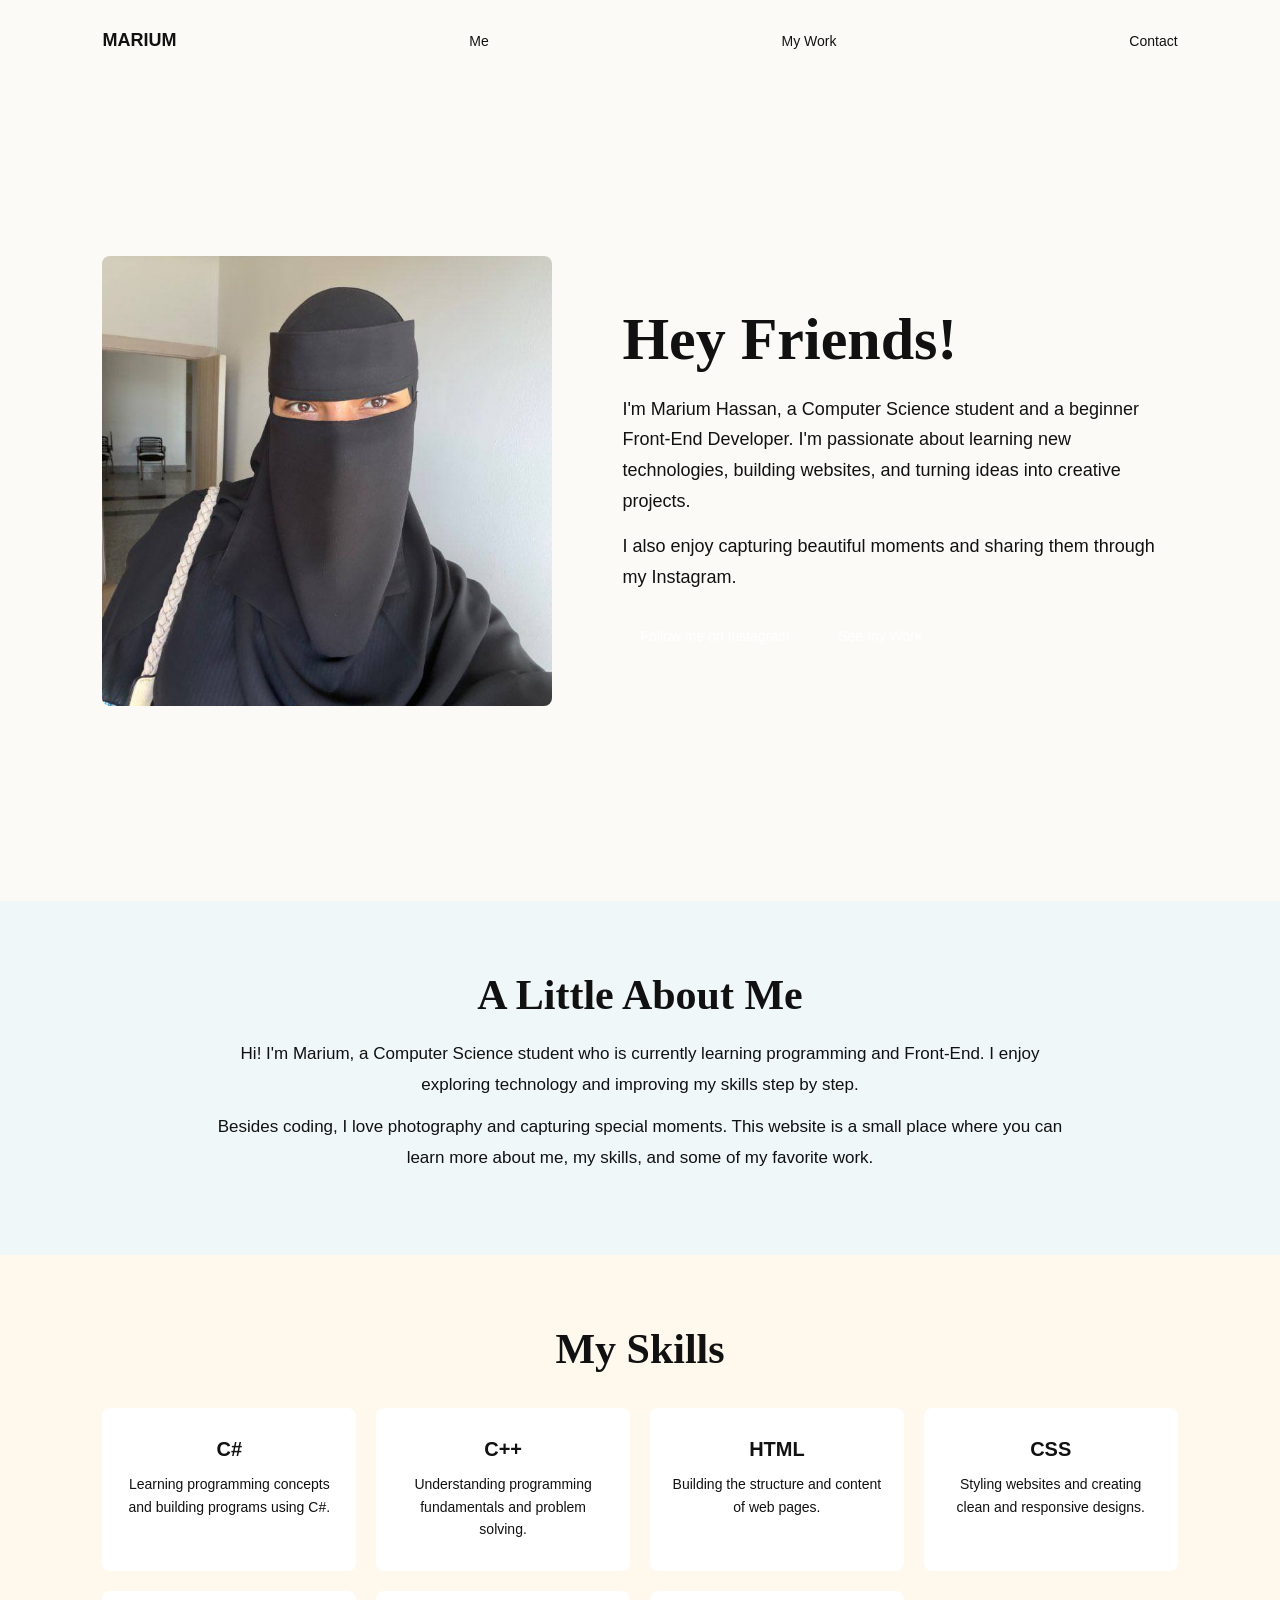
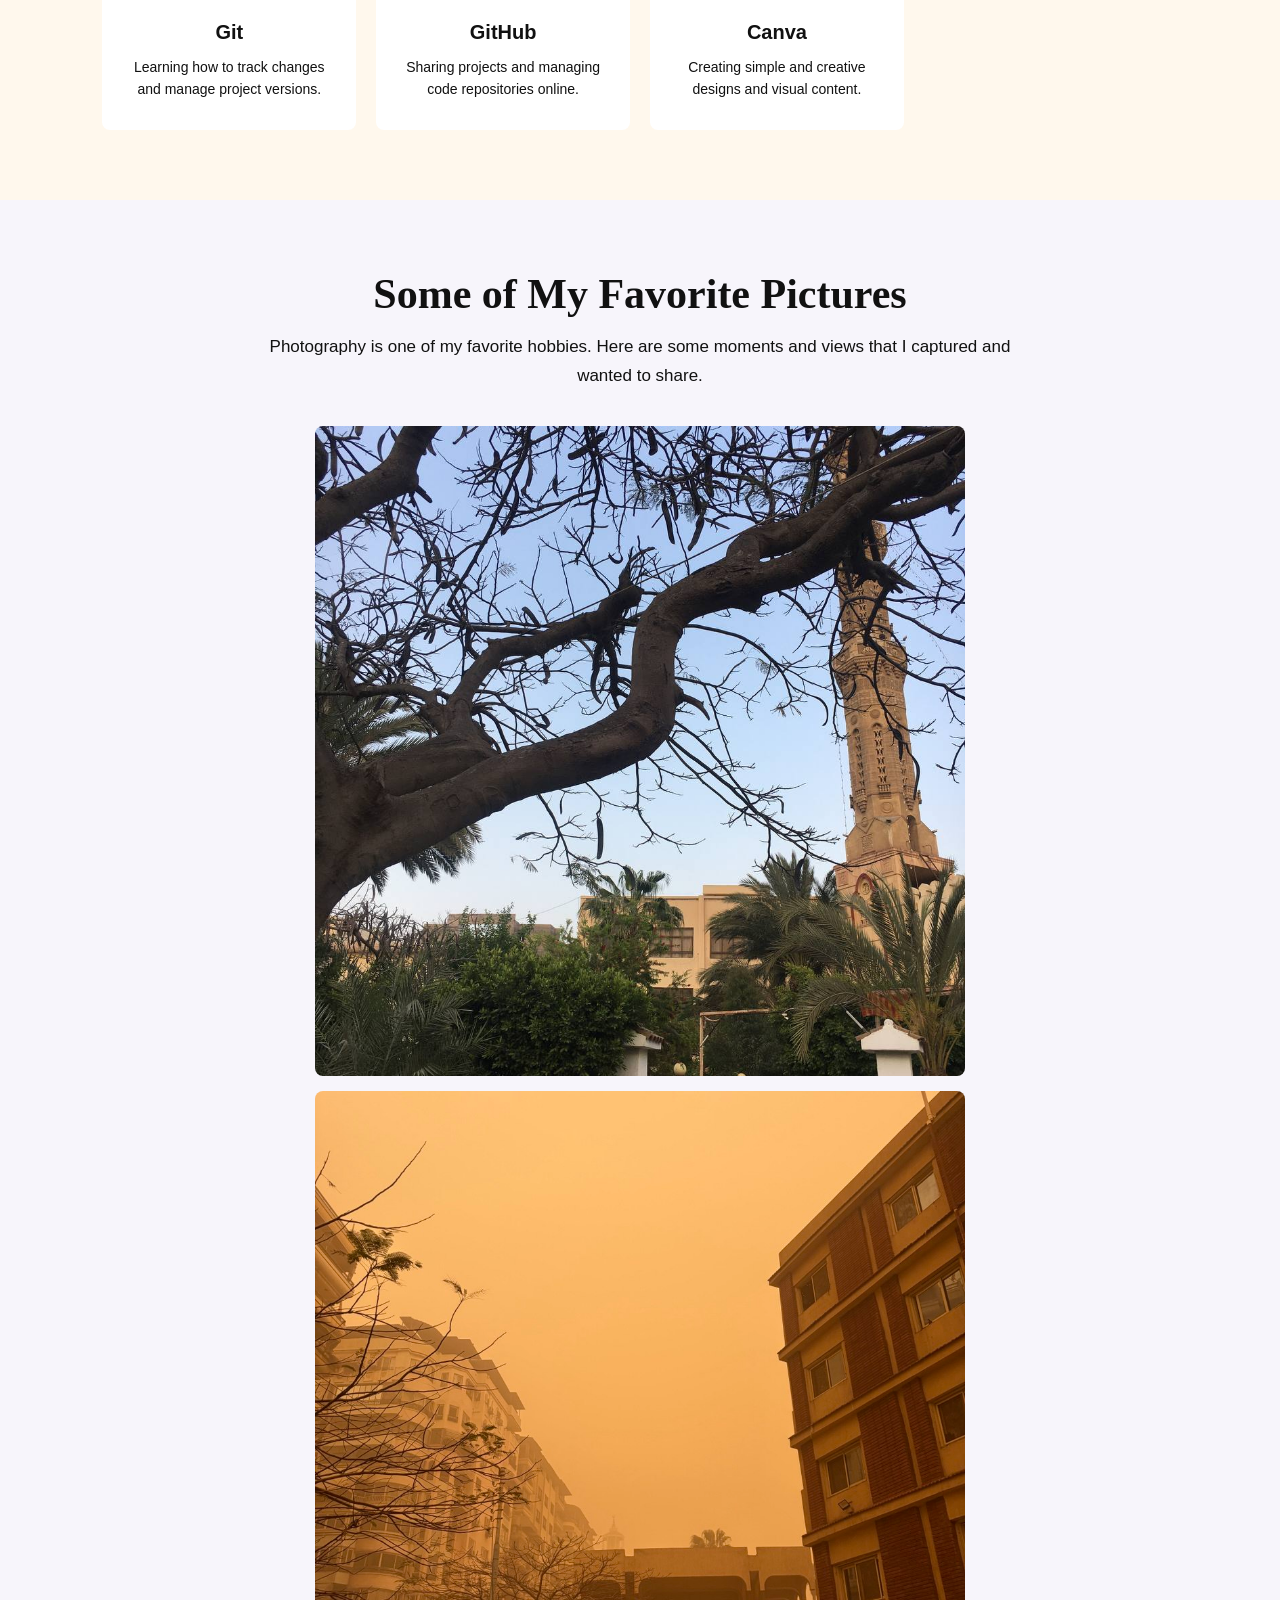
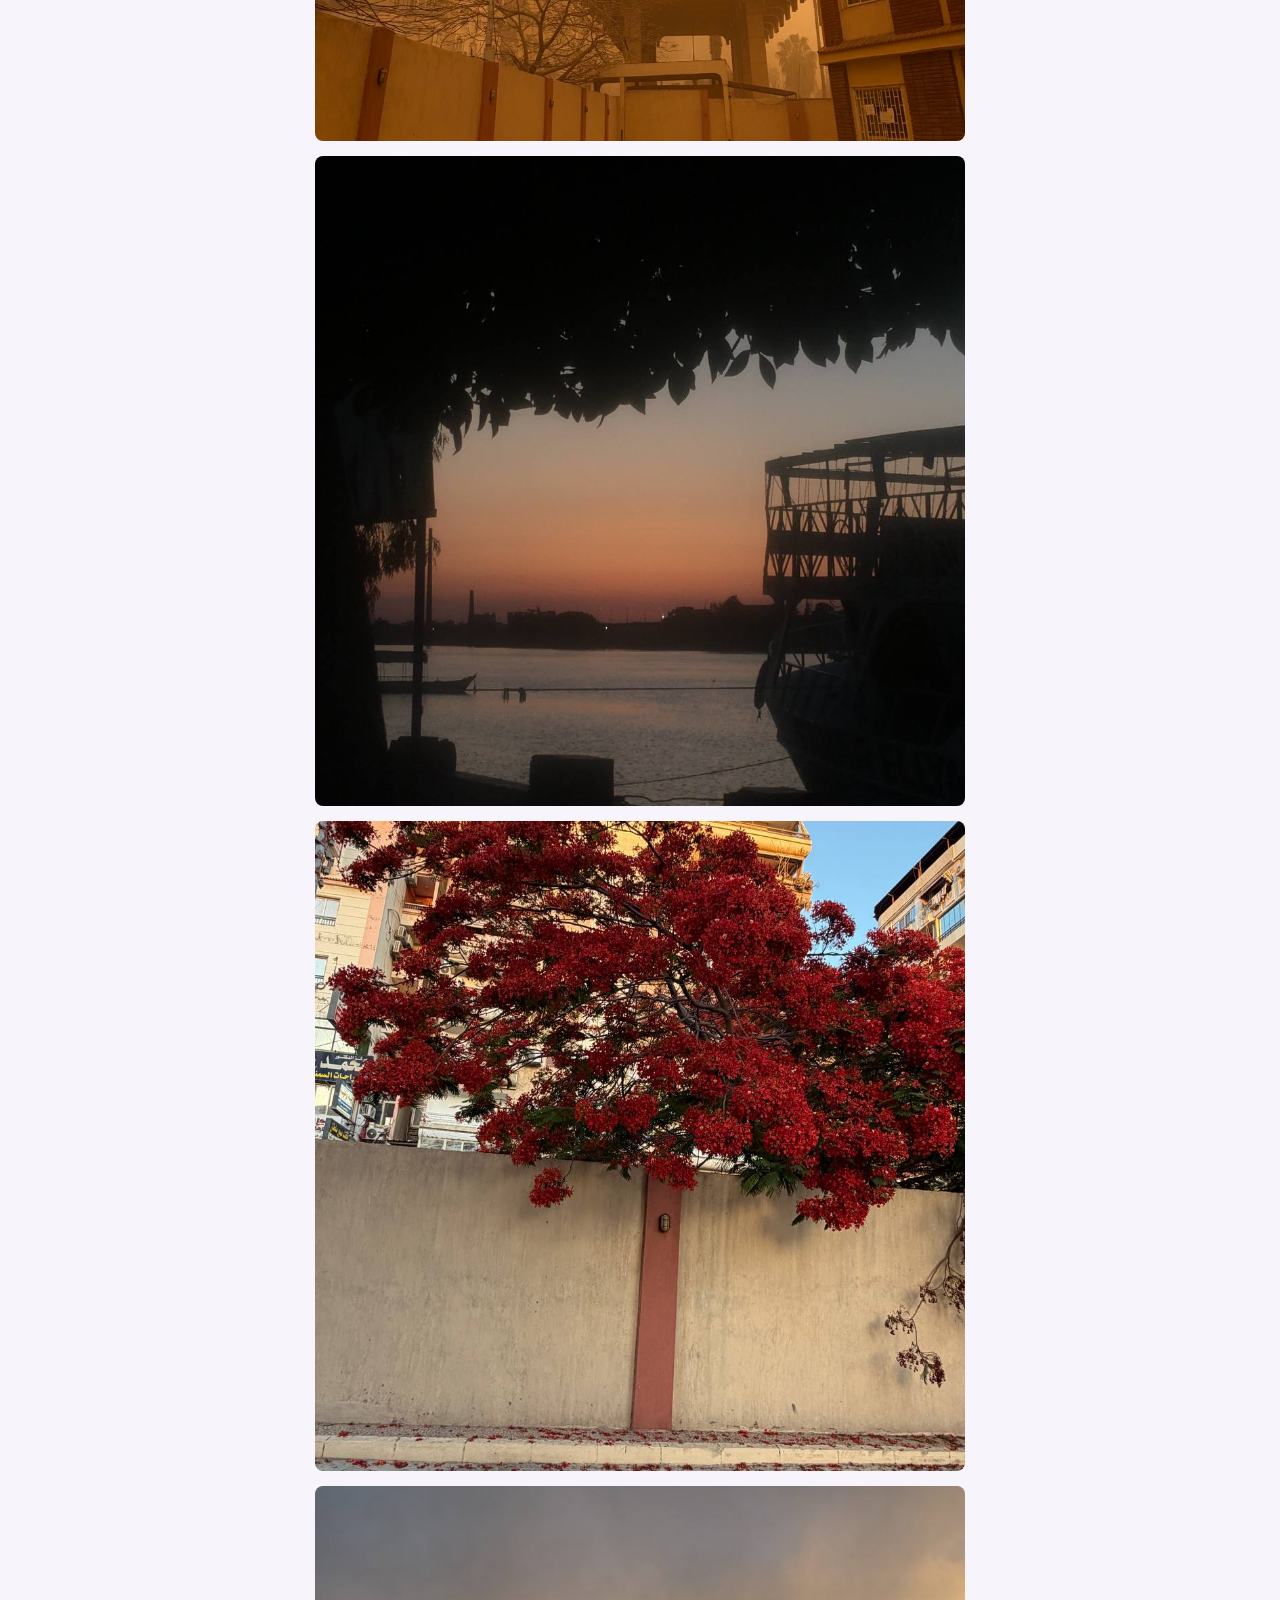
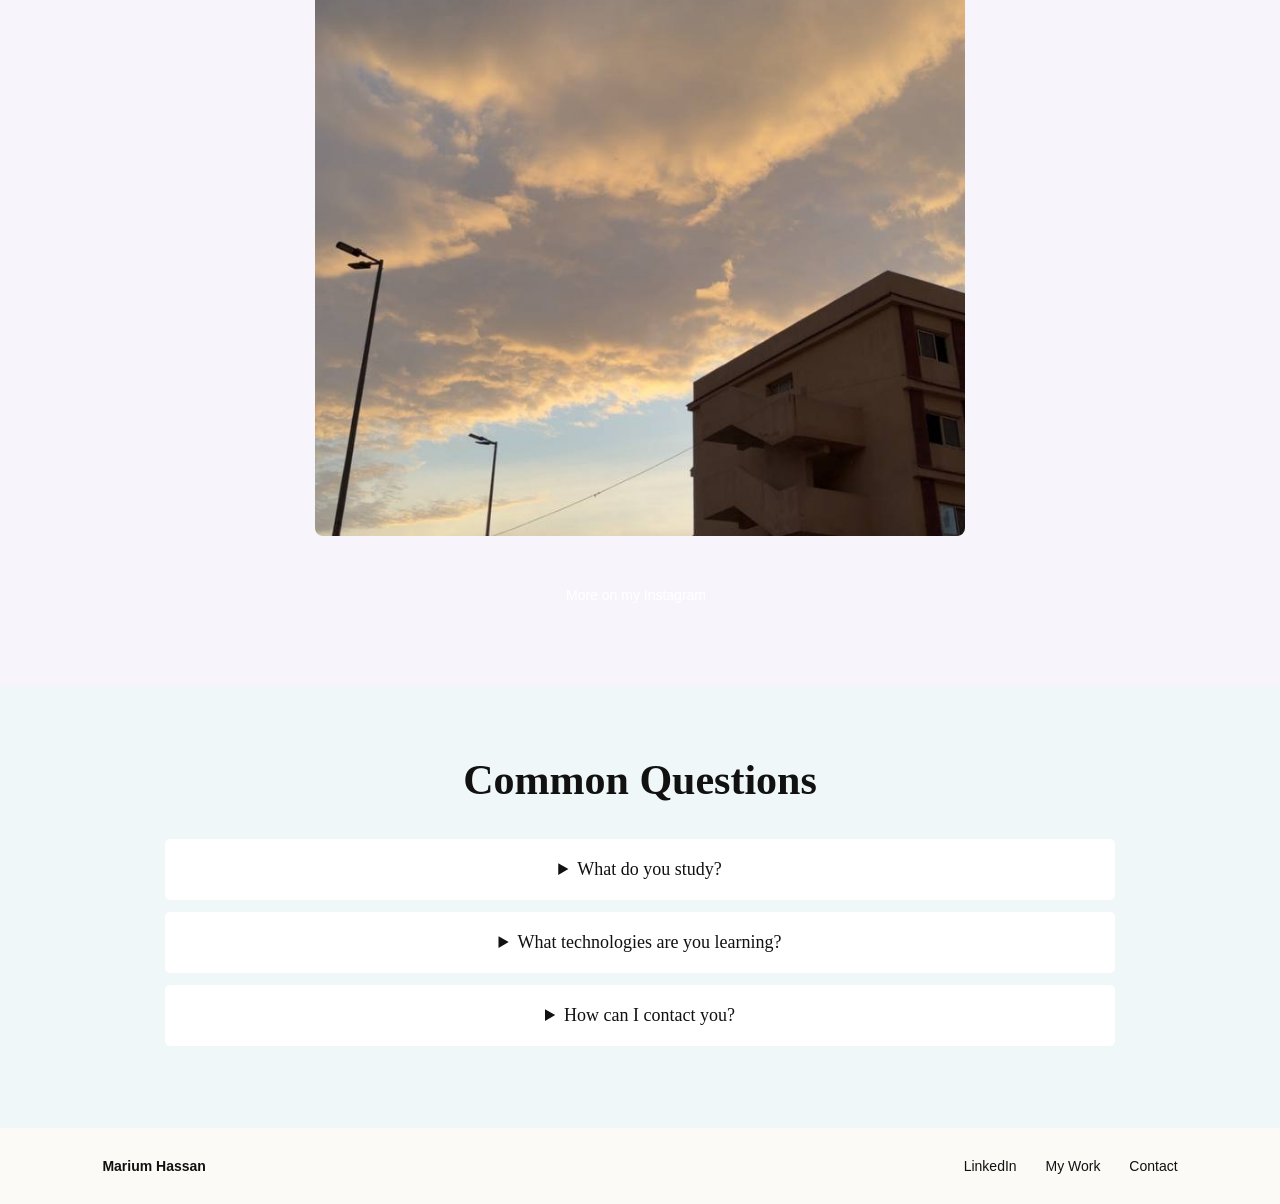
==== commit 54c06999: "Update navigation links in index.html" ====
--- a/index.html
+++ b/index.html
@@ -1,4 +1,5 @@
 <!DOCTYPE html>
+
 <html lang="en">
 <head>
 <meta charset="UTF-8">
@@ -8,168 +9,130 @@
 </head>
 <body>
 <header id="home">
-    <nav>
-        <ul>
-            <li>
-                <a href="#home">MARIUM</a>
-            </li>
-            <li>
-                <a href="#instagram">Instagram</a>
-            </li>
-            <li>
-                <a href="#linkedin">LinkedIn</a>
-            </li>
-            <li>
-                <a href="#my-work">My Work</a>
-            </li>
-            <li>
-                <a href="#contact">Contact</a>
-            </li>
-        </ul>
-    </nav>
-    <section class="hero">
-        <div class="my-img">
-            <img src="img/mypic.jpg" alt="Marium Hassan">
-        </div>
-        <div class="content">
-            <h1>Hey Friends!</h1>
-            <p>
-                I'm Marium Hassan, a Computer Science student and a beginner
-                Front-End Developer. I'm passionate about learning new technologies,
-                building websites, and turning ideas into creative projects.
-            </p>
-            <p>
-                I also enjoy capturing beautiful moments and sharing them through
-                my Instagram.
-            </p>
-            <a href="#instagram"> Follow me on Instagram</a>
-            <a href="#my-work"> See my Work </a>
-        </div>
-    </section>
+<nav>
+<ul>
+<li><a href="#home">MARIUM</a></li>
+<li><a href="#about me">Me</a></li>
+<li><a href="#my-work">My Work</a></li>
+<li><a href="#contact">Contact</a></li>
+</ul>
+</nav>
+<section class="hero">
+<div class="my-img">
+<img src="img/mypic.jpg" alt="Marium Hassan">
+</div>
+<div class="content">
+<h1>Hey Friends!</h1>
+<p>
+I'm Marium Hassan, a Computer Science student and a beginner
+Front-End Developer. I'm passionate about learning new technologies,
+building websites, and turning ideas into creative projects.
+</p>
+<p>
+I also enjoy capturing beautiful moments and sharing them through
+my Instagram.
+</p>
+<a href="#about me">Follow me on Instagram</a>
+<a href="#my-work">See my Work</a>
+</div>
+</section>
 </header>
 <main>
-             <section class="help-section" id="instagram">
-              <div class="content">
-            <h2>A Little About Me</h2>
-            <p>
-                Hi! I'm Marium, a Computer Science student who is currently
-                learning programming and Front-End. I enjoy exploring
-                technology and improving my skills step by step.
-            </p>
-            <p>
-                Besides coding, I love photography and capturing special moments.
-                This website is a small place where you can learn more about me,
-                my skills, and some of my favorite work.
-            </p>
-        </div>
-    </section>
-     <section class="skills-section">
-        <h2> My Skills </h2>
-        <div class="skills">
-            <div class="skill">
-                <h3>C#</h3>
-                <p>
-                    Learning programming concepts and building programs using C#.
-                </p>
-            </div>
-                <div class="skill">
-                <h3>C++</h3>
-                <p>
-                    Understanding programming fundamentals and problem solving.
-                </p>
-            </div>
-            <div class="skill">
-                <h3>HTML</h3>
-                <p>
-                    Building the structure and content of web pages.
-                </p>
-            </div>
-            <div class="skill">
-                <h3>CSS</h3>
-                <p>
-                    Styling websites and creating clean and responsive designs.
-                </p>
-            </div>
-            <div class="skill">
-                <h3>Git</h3>
-                <p>
-                    Learning how to track changes and manage project versions.
-                </p>
-            </div>
-            <div class="skill">
-                <h3>GitHub</h3>
-                <p>
-                    Sharing projects and managing code repositories online.
-                </p>
-            </div>
-            <div class="skill">
-                <h3>Canva</h3>
-                <p>Creating simple and creative designs and visual content.</p>
-            </div>
-        </div>
-    </section>
-    <section class="work-section" id="my-work">
-        <h2>Some of My Favorite Pictures</h2>
-        <p>
-            Photography is one of my favorite hobbies. Here are some moments
-            and views that I captured and wanted to share.
-        </p>
-        <div class="photos">
-            <img src="img/mosque.jpg" alt="Mosque">
-
-            <img src="img/storm.jpg" alt="Storm">
-
-            <img src="img/nile.jpg" alt="The Nile">
-
-            <img src="img/red flours.jpg" alt="Red flowers">
-
-            <img src="img/the sky.jpg" alt="The sky">
-
-        </div>
-        <a href="#instagram">More on my Instagram</a>
-    </section>
-    <section class="questions" id="contact">
-
-        <h2>Common Questions</h2>
-        <details>
-
-            <summary>
-                What do you study?
-            </summary>
-
-            <p>
-                I'm a Computer Science student, and I'm interested in programming
-                and web development.
-            </p>
-
-        </details>
-        <details>
-            <summary>
-                What technologies are you learning?
-            </summary>
-            <p>
-                I'm currently learning C#, C++, HTML, CSS, Git, and GitHub.
-                I'm also familiar with Canva for creating designs and visual content.
-            </p>
-        </details>
-        <details>
-            <summary>
-                How can I contact you?
-            </summary>
-            <p>
-                You can connect with me through my LinkedIn or Instagram.
-                I'd be happy to connect and share ideas!
-            </p>
-        </details>
-    </section>
+<section class="help-section" id="instagram">
+<div class="content">
+<h2>A Little About Me</h2>
+<p>
+Hi! I'm Marium, a Computer Science student who is currently
+learning programming and Front-End. I enjoy exploring
+technology and improving my skills step by step.
+</p>
+<p>
+Besides coding, I love photography and capturing special moments.
+This website is a small place where you can learn more about me,
+my skills, and some of my favorite work.
+</p>
+</div>
+</section>
+<section class="skills-section">
+<h2>My Skills</h2>
+<div class="skills">
+<div class="skill">
+<h3>C#</h3>
+<p>Learning programming concepts and building programs using C#.</p>
+</div>
+<div class="skill">
+<h3>C++</h3>
+<p>Understanding programming fundamentals and problem solving.</p>
+</div>
+<div class="skill">
+<h3>HTML</h3>
+<p>Building the structure and content of web pages.</p>
+</div>
+<div class="skill">
+<h3>CSS</h3>
+<p>Styling websites and creating clean and responsive designs.</p>
+</div>
+<div class="skill">
+<h3>Git</h3>
+<p>Learning how to track changes and manage project versions.</p>
+</div>
+<div class="skill">
+<h3>GitHub</h3>
+<p>Sharing projects and managing code repositories online.</p>
+</div>
+<div class="skill">
+<h3>Canva</h3>
+<p>Creating simple and creative designs and visual content.</p>
+</div>
+</div>
+</section>
+<section class="work-section" id="my-work">
+<h2>Some of My Favorite Pictures</h2>
+<p>
+Photography is one of my favorite hobbies. Here are some moments
+and views that I captured and wanted to share.
+</p>
+<div class="photos">
+<img src="img/mosque.jpg" alt="Mosque">
+<img src="img/storm.jpg" alt="Storm">
+<img src="img/nile.jpg" alt="The Nile">
+<img src="img/red flours.jpg" alt="Red flowers">
+<img src="img/the sky.jpg" alt="The sky">
+</div>
+<a href="#instagram">More on my Instagram</a>
+</section>
+<section class="questions" id="contact">
+<h2>Common Questions</h2>
+<details>
+<summary>What do you study?</summary>
+<p>
+I'm a Computer Science student, and I'm interested in programming
+and web development.
+</p>
+</details>
+<details>
+<summary>What technologies are you learning?</summary>
+<p>
+I'm currently learning C#, C++, HTML, CSS, Git, and GitHub.
+I'm also familiar with Canva for creating designs and visual content.
+</p>
+</details>
+<details>
+<summary>How can I contact you?</summary>
+<p>
+You can connect with me through my LinkedIn or Instagram.
+I'd be happy to connect and share ideas!
+</p>
+</details>
+</section>
 </main>
 <footer id="linkedin">
-    <p>Marium Hassan</p>
-    <div>
-        <a href="#linkedin"> LinkedIn </a>
-        <a href="#my-work"> My Work</a>
-        <a href="#contact">Contact</a>
-    </div>
+<p>Marium Hassan</p>
+<div>
+<a href="#linkedin">LinkedIn</a>
+<a href="#my-work">My Work</a>
+<a href="#contact">Contact</a>
+</div>
 </footer>
 </body>
 </html>
--- a/test.css
+++ b/test.css
@@ -12,13 +12,10 @@
 font-family:Arial,sans-serif;
 }
 header{
-width:90%;
-max-width:1200px;
-min-height:500px;
-margin:40px auto 0;
+width:100%;
+min-height:100vh;
 padding:30px 8%;
 background-color:#fbfaf7;
-border-radius:6px;
 }
 nav{
 margin-bottom:40px;
@@ -46,15 +43,15 @@
 text-decoration:underline;
 }
 .hero{
-min-height:400px;
+min-height:calc(100vh - 120px);
 display:flex;
 justify-content:center;
 align-items:center;
-gap:50px;
+gap:70px;
 }
 .my-img{
-width:420px;
-height:400px;
+width:450px;
+height:450px;
 flex-shrink:0;
 }
 .my-img img{
@@ -65,27 +62,27 @@
 }
 .hero .content{
 flex:1;
-max-width:500px;
+max-width:600px;
 }
 .hero h1{
 font-family:Georgia,serif;
-font-size:clamp(30px,4vw,52px);
-margin-bottom:15px;
+font-size:clamp(35px,5vw,60px);
+margin-bottom:20px;
 }
 .hero p{
-font-size:clamp(13px,1.5vw,17px);
-line-height:1.6;
+font-size:clamp(14px,1.5vw,18px);
+line-height:1.7;
 margin-bottom:15px;
 }
 .hero a,.work-section>a{
 display:inline-block;
-padding:12px 16px;
+padding:13px 18px;
 margin-right:8px;
 margin-top:8px;
 border-radius:5px;
 text-decoration:none;
 color:white;
-font-size:13px;
+font-size:14px;
 }
 .hero a:first-of-type
 .hero a:last-of-type
@@ -93,89 +90,81 @@
 opacity:.85;
 }
 .help-section{
-width:90%;
-max-width:1200px;
-min-height:300px;
-margin:20px auto 0;
-padding:50px 10%;
+width:100%;
+min-height:350px;
+padding:70px 10%;
 background-color:#f0f7f8;
-border-radius:6px;
 display:flex;
 align-items:center;
 justify-content:center;
 }
 .help-section .content{
 width:100%;
-max-width:750px;
+max-width:850px;
 text-align:center;
 }
 .help-section h2{
 font-family:Georgia,serif;
-font-size:clamp(25px,3vw,38px);
-margin-bottom:18px;
+font-size:clamp(28px,4vw,42px);
+margin-bottom:20px;
 }
 .help-section p{
-font-size:clamp(13px,1.4vw,16px);
-line-height:1.7;
+font-size:clamp(14px,1.5vw,17px);
+line-height:1.8;
 margin-bottom:12px;
 }
 .skills-section{
-width:90%;
-max-width:1200px;
-min-height:350px;
-margin:20px auto 0;
-padding:50px 8%;
+width:100%;
+min-height:400px;
+padding:70px 8%;
 background-color:#fff8ed;
-border-radius:6px;
 text-align:center;
 }
 .skills-section h2{
 font-family:Georgia,serif;
-font-size:clamp(25px,3vw,38px);
-margin-bottom:30px;
+font-size:clamp(28px,4vw,42px);
+margin-bottom:35px;
 }
 .skills{
+width:100%;
 display:grid;
-grid-template-columns:repeat(auto-fit,minmax(140px,1fr));
-gap:15px;
+grid-template-columns:repeat(4,1fr);
+gap:20px;
 }
 .skill{
-padding:25px 15px;
+padding:30px 20px;
 background-color:white;
 border-radius:8px;
 }
 .skill h3{
-font-size:18px;
-margin-bottom:10px;
+font-size:20px;
+margin-bottom:12px;
 }
 .skill p{
-font-size:13px;
-line-height:1.5;
+font-size:14px;
+line-height:1.6;
 }
 .work-section{
-width:90%;
-max-width:1200px;
-margin:20px auto 0;
-padding:50px 3%;
+width:100%;
+padding:70px 8%;
 background-color:#f7f5fb;
-border-radius:6px;
 text-align:center;
 }
 .work-section h2{
 font-family:Georgia,serif;
-font-size:clamp(25px,3vw,38px);
+font-size:clamp(28px,4vw,42px);
 margin-bottom:15px;
 }
 .work-section>p{
-max-width:700px;
+max-width:750px;
+margin:0 auto 35px;
+font-size:clamp(14px,1.5vw,17px);
+line-height:1.7;
+}
+.photos{
+width:100%;
+max-width:650px;
 margin:0 auto 30px;
-font-size:clamp(13px,1.4vw,16px);
-line-height:1.6;
-}
-.photos{
-width:100%;
-max-width:600px;
-margin:0 auto 25px;
 display:flex;
 flex-direction:column;
 gap:15px;
@@ -188,23 +177,20 @@
 border-radius:8px;
 }
 .questions{
-width:90%;
-max-width:1200px;
-margin:20px auto 0;
-padding:50px 8%;
+width:100%;
+padding:70px 8%;
 background-color:#f0f7f8;
-border-radius:6px;
 }
 .questions h2{
 font-family:Georgia,serif;
 text-align:center;
-font-size:clamp(25px,3vw,38px);
-margin-bottom:30px;
+font-size:clamp(28px,4vw,42px);
+margin-bottom:35px;
 }
 details{
-max-width:900px;
-margin:0 auto 10px;
-padding:18px 25px;
+max-width:950px;
+margin:0 auto 12px;
+padding:20px 25px;
 background-color:white;
 border-radius:5px;
 }
@@ -218,17 +204,16 @@
 margin-top:18px;
 text-align:center;
 font-size:14px;
-line-height:1.6;
+line-height:1.7;
 }
 footer{
-width:90%;
-max-width:1200px;
-margin:0 auto;
-padding:25px 5%;
+width:100%;
+padding:30px 8%;
 display:flex;
 justify-content:space-between;
 align-items:center;
 font-size:14px;
+background-color:#fbfaf7;
 }
 footer p{
 font-weight:bold;
@@ -242,37 +227,30 @@
 text-decoration:underline;
 }
 @media(max-width:900px){
-header,.help-section,.skills-section,.work-section,.questions,footer{
-width:92%;
+header{
+padding:25px 5%;
 }
 .hero{
-gap:30px;
+gap:40px;
 }
 .my-img{
 width:350px;
 height:350px;
 }
-nav ul{
-gap:10px;
-}
-nav a{
-font-size:12px;
+.skills{
+grid-template-columns:repeat(2,1fr);
 }
 }
 @media(max-width:600px){
 header{
-width:94%;
-margin-top:20px;
-padding:25px 15px;
-}
-.help-section,.skills-section,.work-section,.questions,footer{
-width:94%;
+min-height:auto;
+padding:25px 5%;
 }
 nav ul{
 flex-direction:row;
 justify-content:center;
 flex-wrap:wrap;
-gap:10px;
+gap:12px;
 }
 nav a{
 font-size:11px;
@@ -281,22 +259,31 @@
 font-size:14px;
 }
 .hero{
+min-height:auto;
 flex-direction:column;
 text-align:center;
-gap:25px;
+gap:30px;
+padding:50px 0;
 }
 .my-img{
 width:100%;
 max-width:400px;
-height:300px;
+height:350px;
 }
 .hero .content{
 width:100%;
 }
+.help-section,.skills-section,.work-section,.questions{
+padding:60px 5%;
+}
+.skills{
+grid-template-columns:1fr;
+}
 .photos{
-max-width:100%;
+max-width:500px;
 }
 footer{
+padding:25px 5%;
 flex-direction:column;
 gap:15px;
 text-align:center;
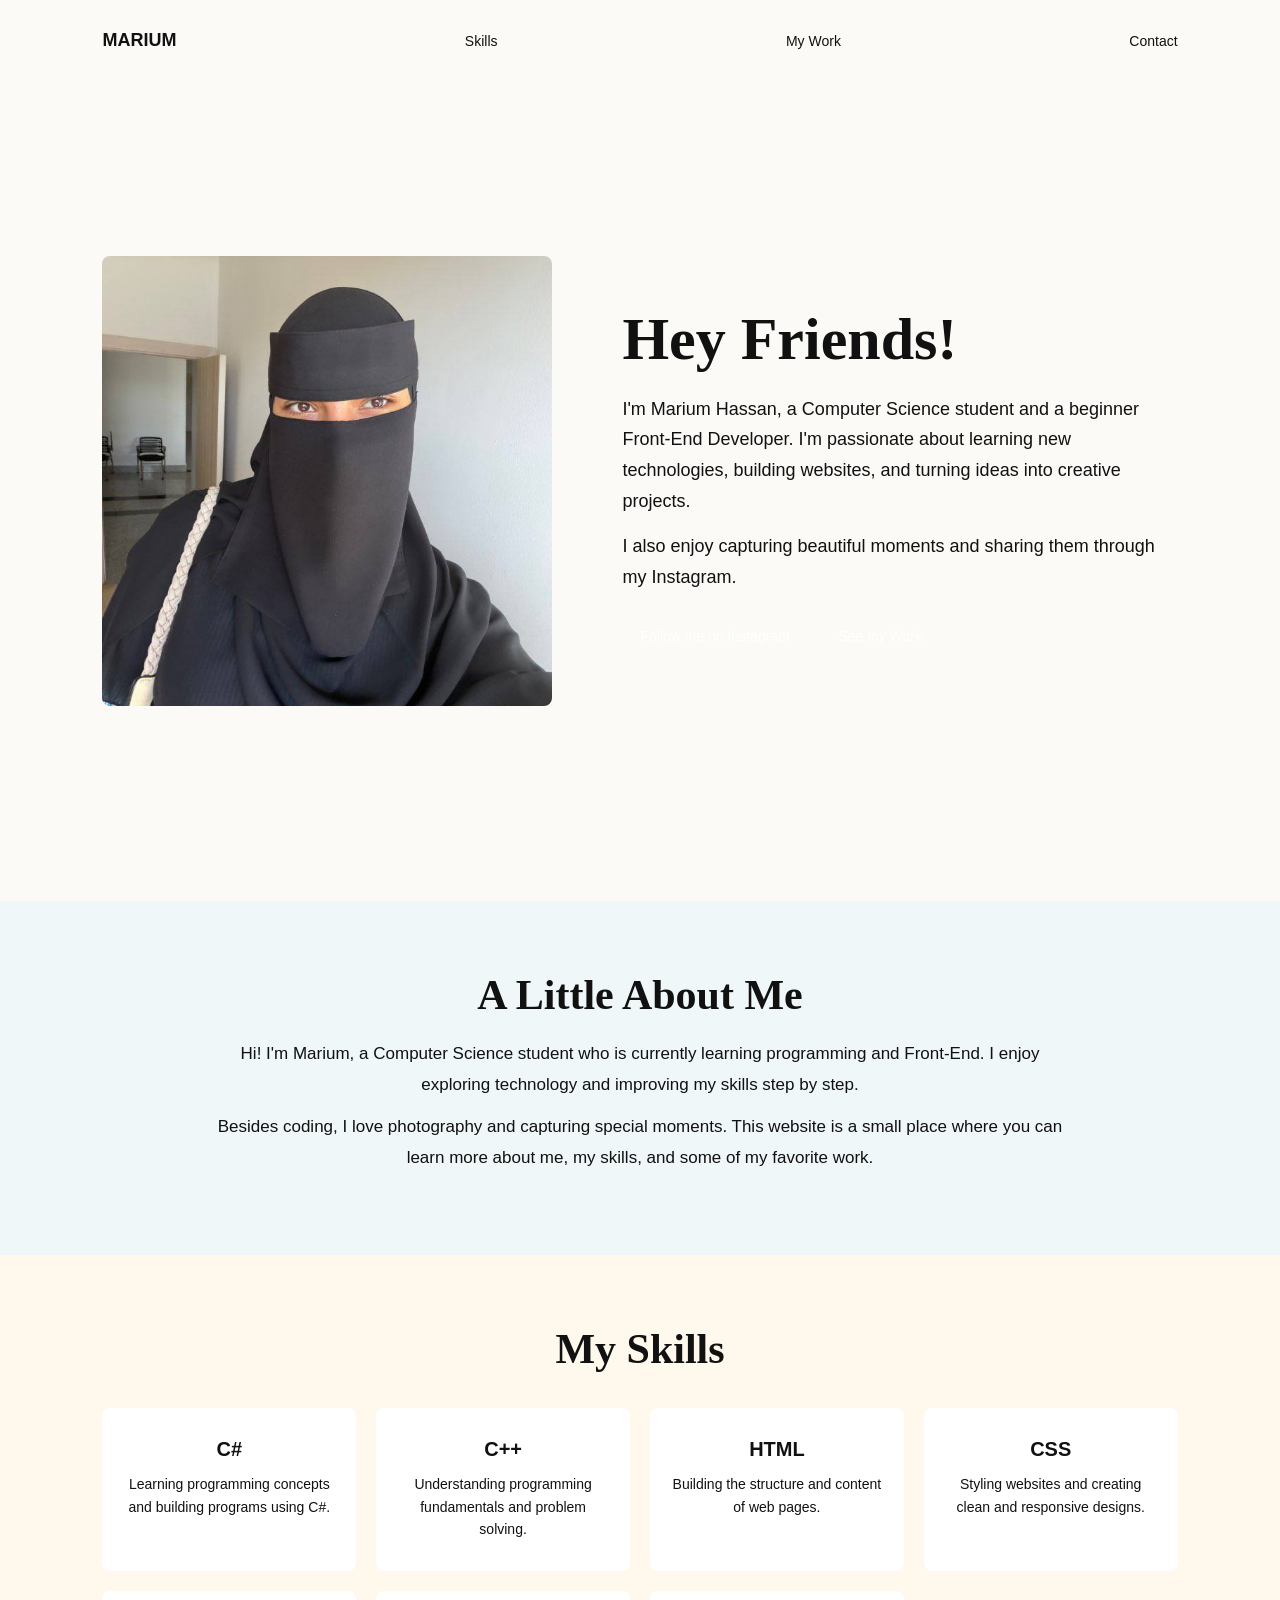
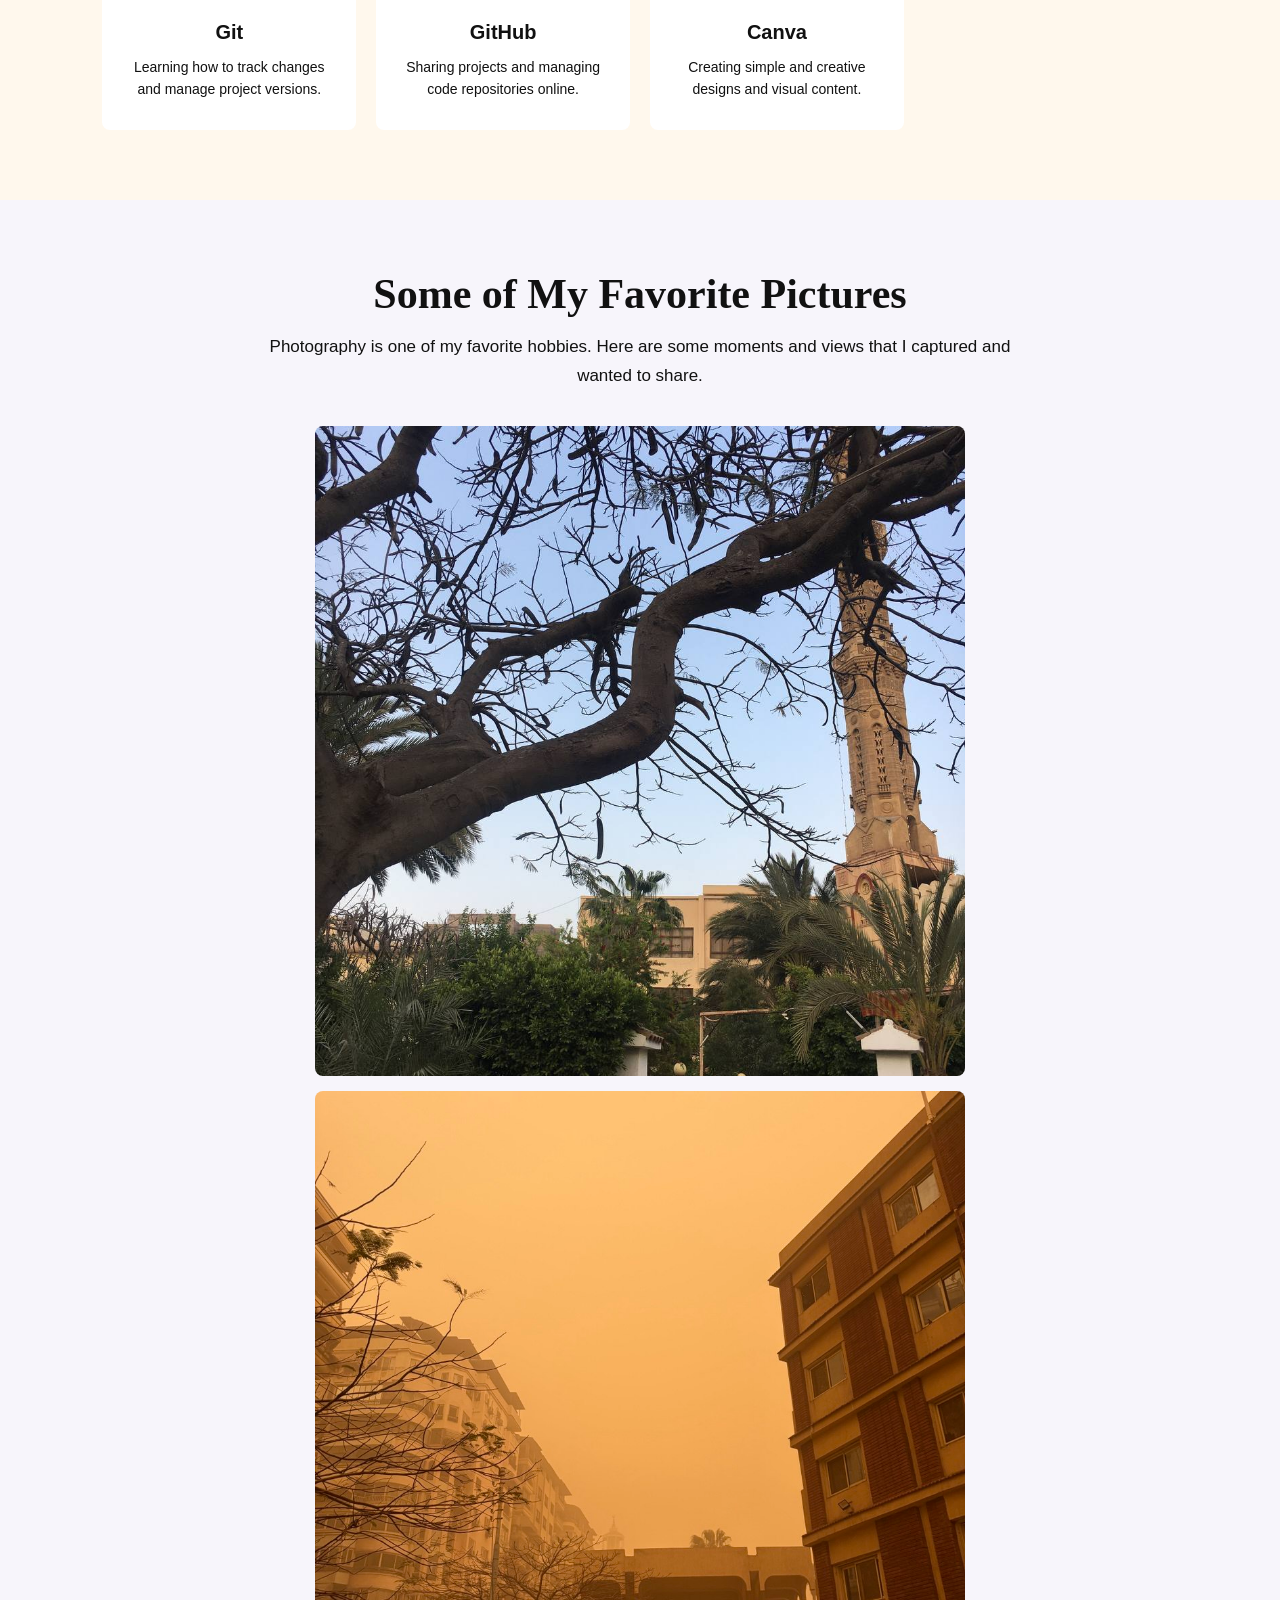
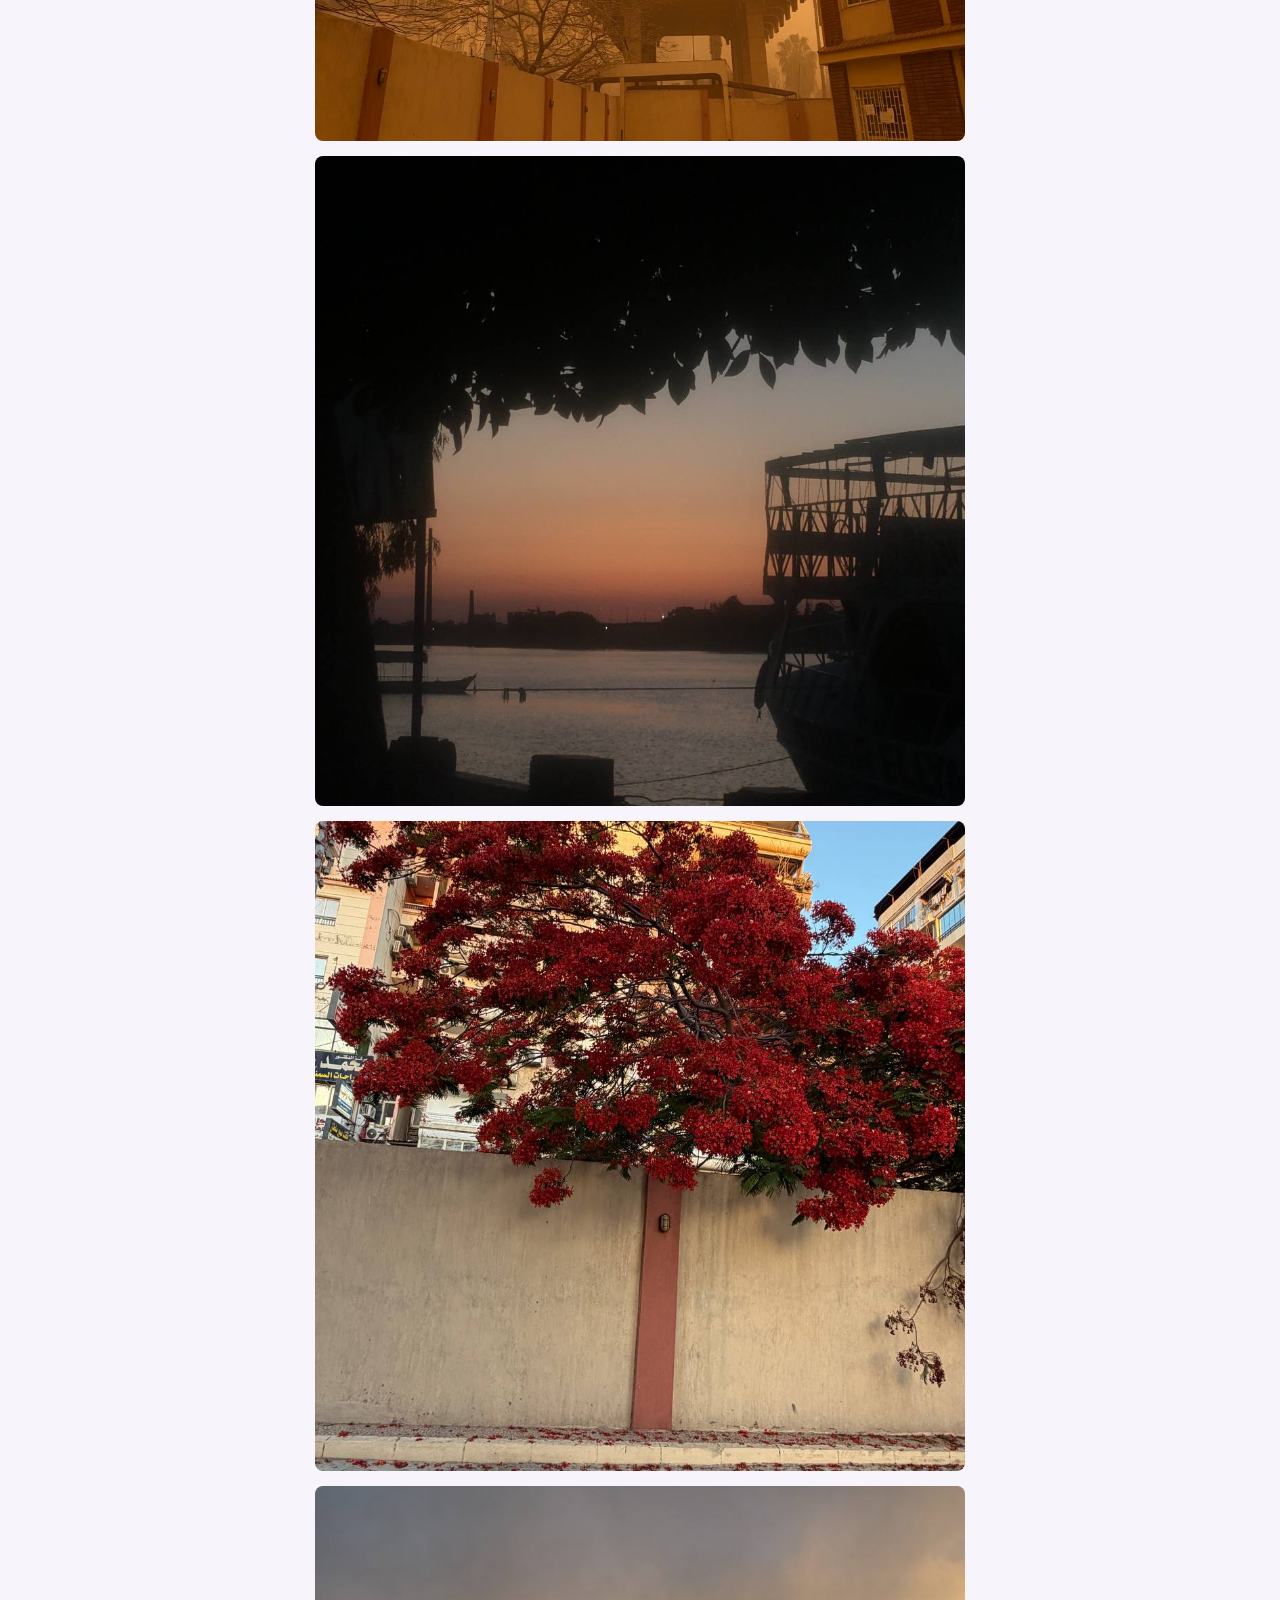
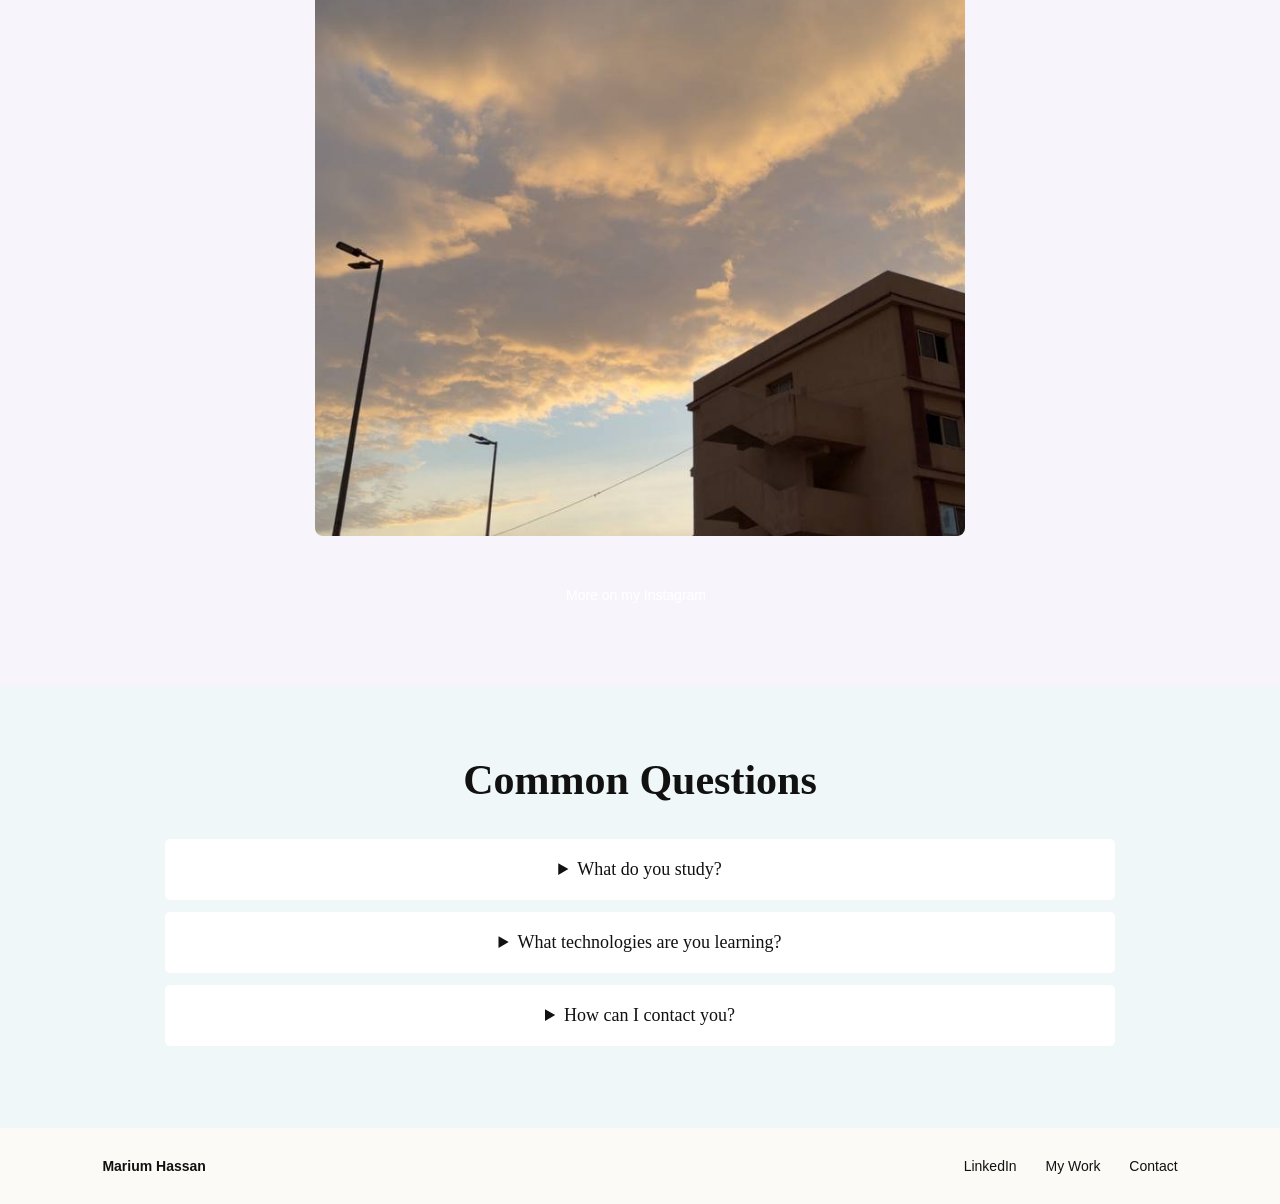
==== commit 84c6fa9a: "Update index.html" ====
--- a/index.html
+++ b/index.html
@@ -12,7 +12,7 @@
 <nav>
 <ul>
 <li><a href="#home">MARIUM</a></li>
-<li><a href="#about me">Me</a></li>
+<li><a href="#skills">Skills</a></li>
 <li><a href="#my-work">My Work</a></li>
 <li><a href="#contact">Contact</a></li>
 </ul>
@@ -32,7 +32,7 @@
 I also enjoy capturing beautiful moments and sharing them through
 my Instagram.
 </p>
-<a href="#about me">Follow me on Instagram</a>
+<a href="#skills">Follow me on Instagram</a>
 <a href="#my-work">See my Work</a>
 </div>
 </section>
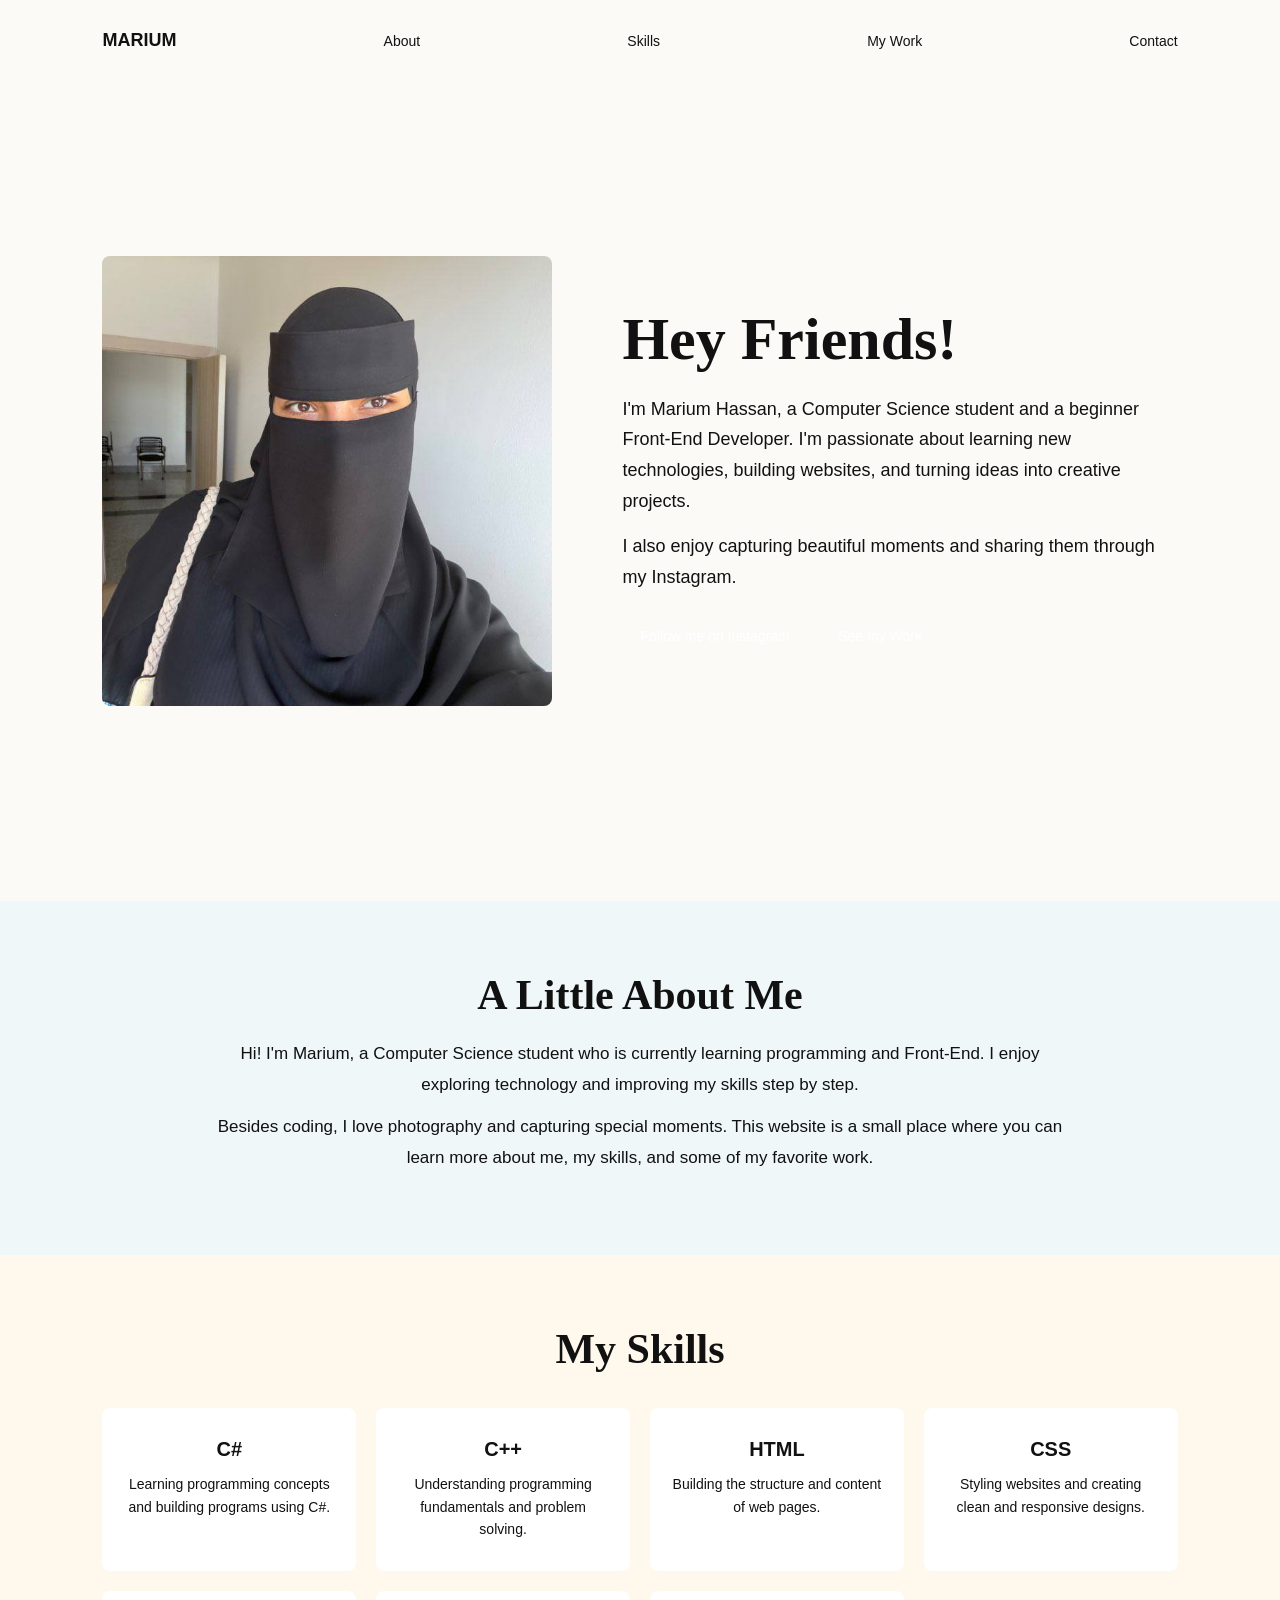
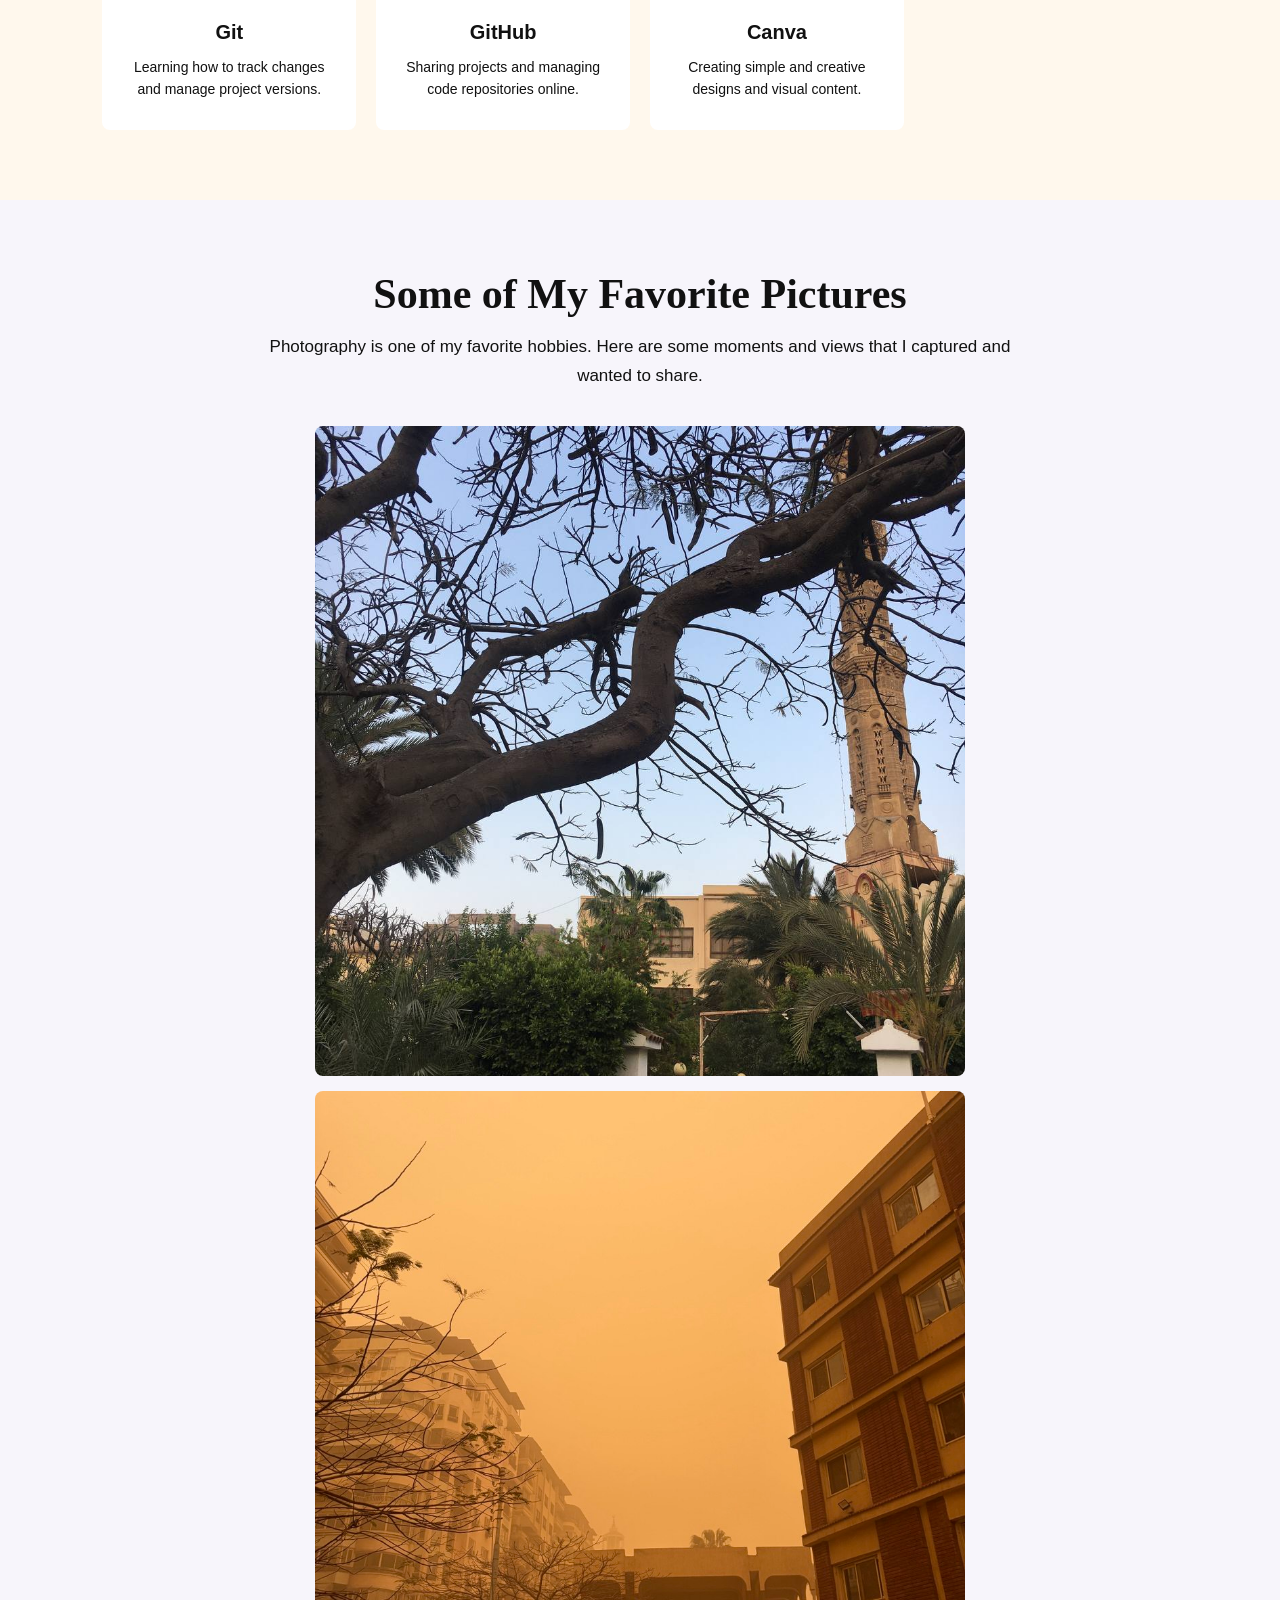
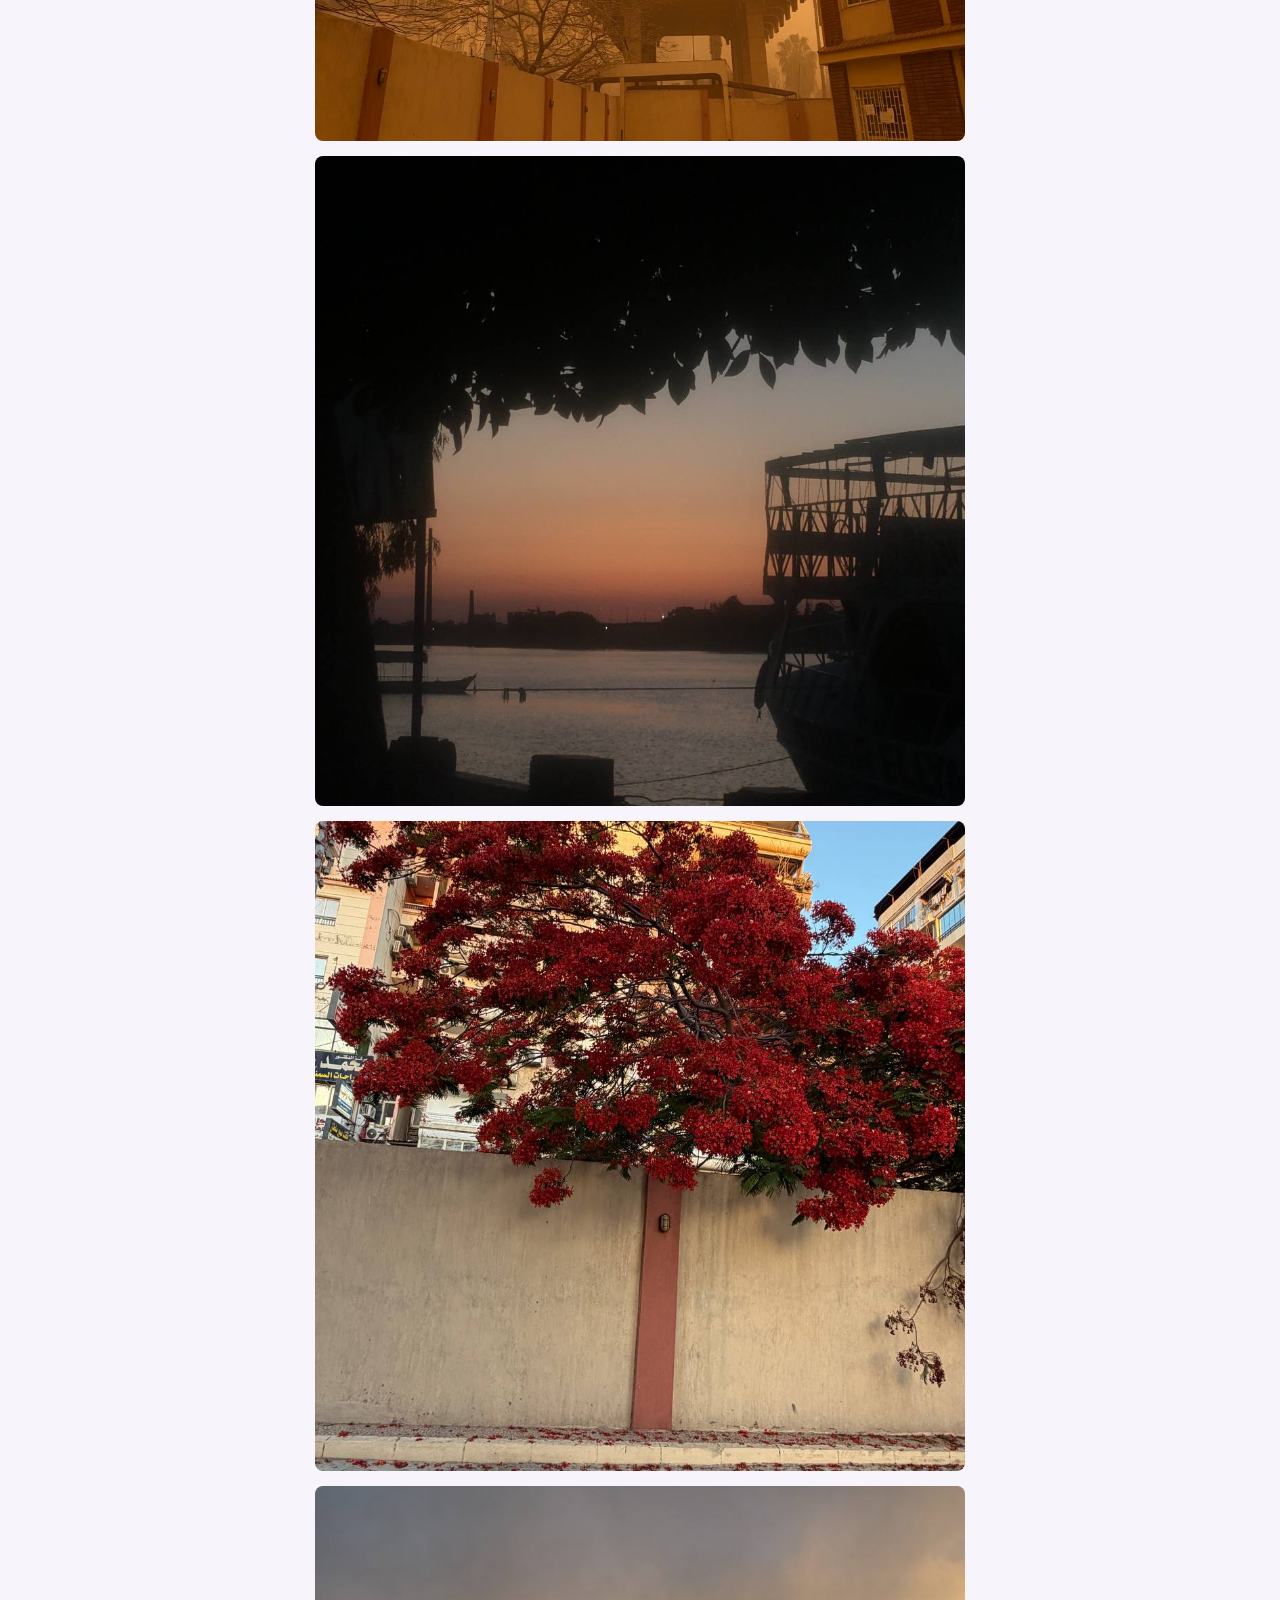
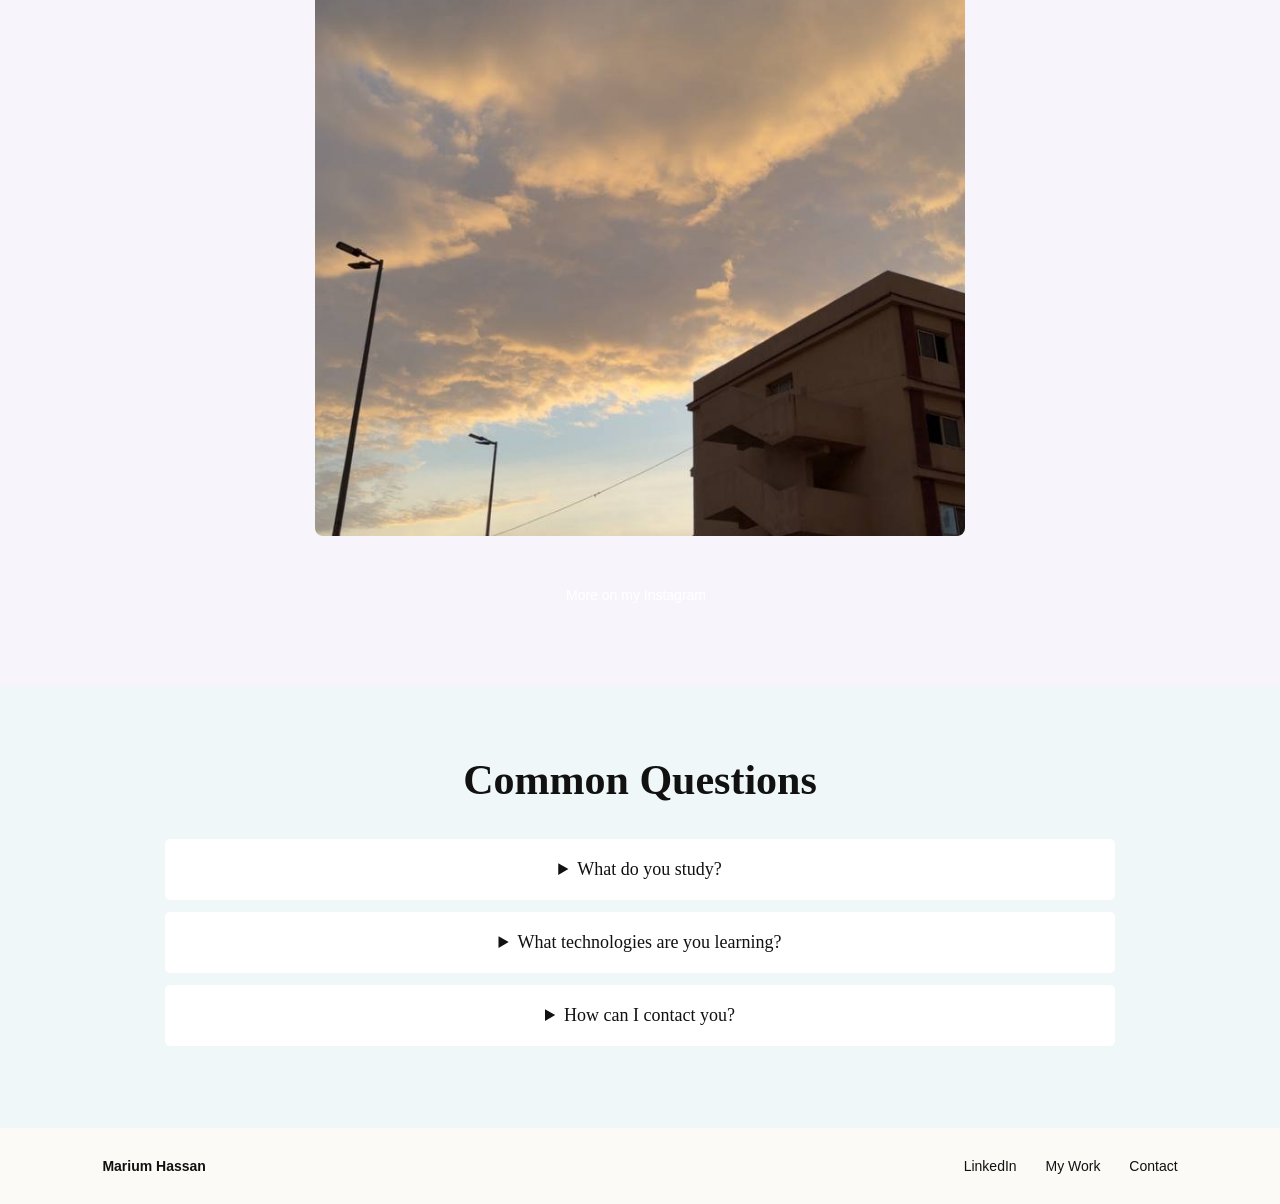
==== commit a89eeab5: "Add 'About' section to index.html" ====
--- a/index.html
+++ b/index.html
@@ -12,6 +12,7 @@
 <nav>
 <ul>
 <li><a href="#home">MARIUM</a></li>
+<li><a href="#about">About</a></li>
 <li><a href="#skills">Skills</a></li>
 <li><a href="#my-work">My Work</a></li>
 <li><a href="#contact">Contact</a></li>
@@ -32,15 +33,15 @@
 I also enjoy capturing beautiful moments and sharing them through
 my Instagram.
 </p>
-<a href="#skills">Follow me on Instagram</a>
+<a href="#">Follow me on Instagram</a>
 <a href="#my-work">See my Work</a>
 </div>
 </section>
 </header>
 <main>
 <section class="help-section" id="instagram">
-<div class="content">
-<h2>A Little About Me</h2>
+<div class="content" id="about">
+<h2>A Little About Me </h2>
 <p>
 Hi! I'm Marium, a Computer Science student who is currently
 learning programming and Front-End. I enjoy exploring
@@ -53,7 +54,7 @@
 </p>
 </div>
 </section>
-<section class="skills-section">
+<section class="skills-section" id="skills">
 <h2>My Skills</h2>
 <div class="skills">
 <div class="skill">
